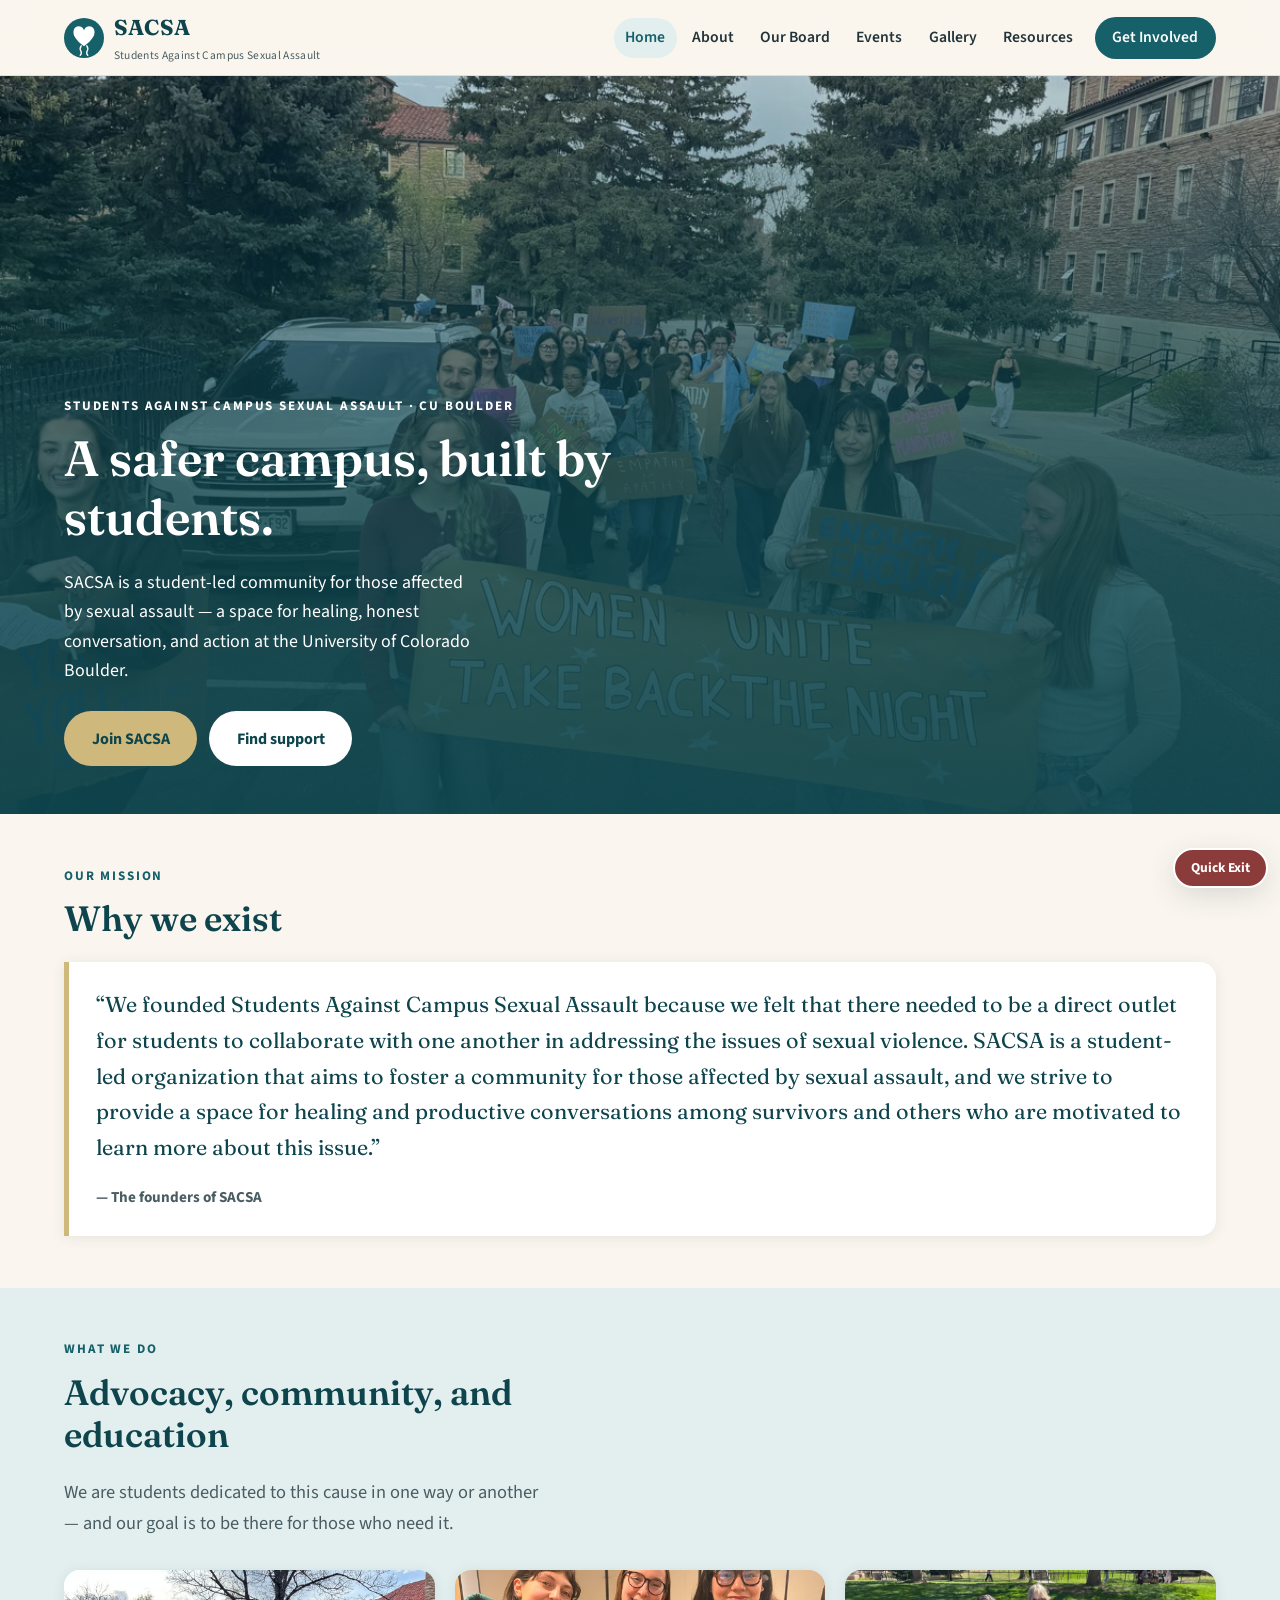
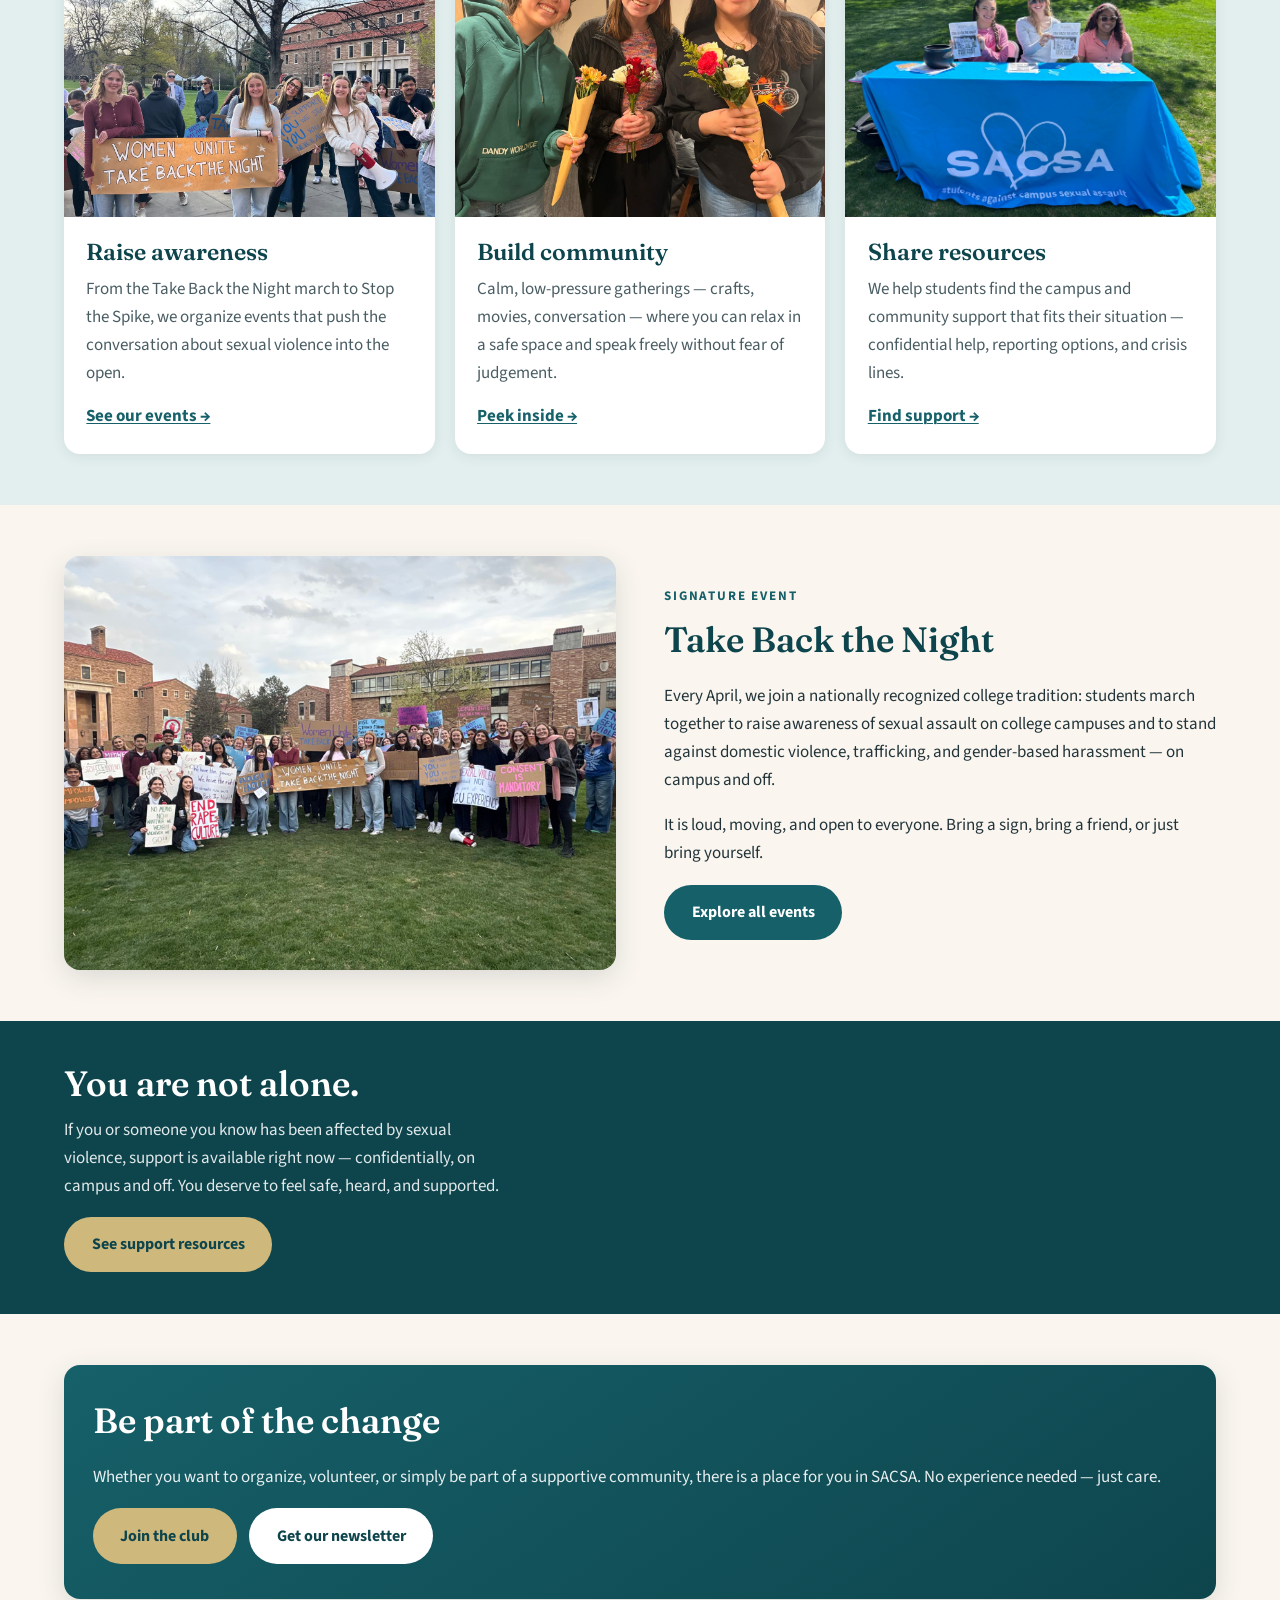
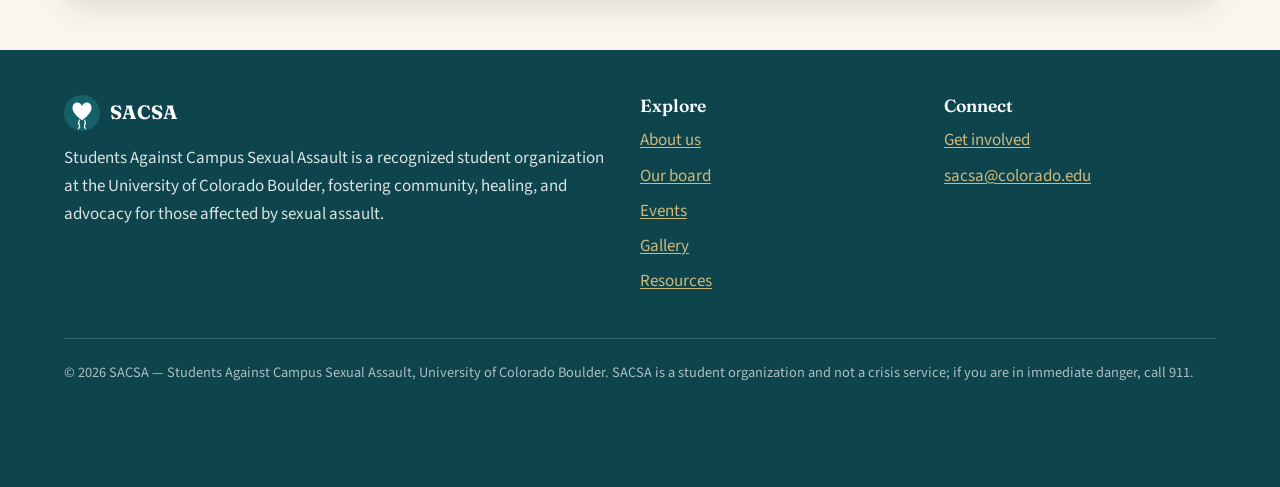
==== index.html @ f4dfec71 "Build the SACSA website Full static site for Students Against Campus Sexual Assault (CU Boulder): ho" ====
<!DOCTYPE html>
<html lang="en">
<head>
  <meta charset="utf-8">
  <meta name="viewport" content="width=device-width, initial-scale=1">
  <title>SACSA — Students Against Campus Sexual Assault | CU Boulder</title>
  <meta name="description" content="SACSA is a student-led organization at CU Boulder fostering community, healing, and advocacy for those affected by sexual assault. Join us.">
  <meta name="theme-color" content="#166069">
  <meta property="og:title" content="SACSA — Students Against Campus Sexual Assault">
  <meta property="og:description" content="A student-led community at CU Boulder working toward a campus free of sexual violence. You are not alone.">
  <meta property="og:type" content="website">
  <meta property="og:url" content="https://sacsa.github.io/">
  <meta property="og:image" content="https://sacsa.github.io/assets/images/tbtn/tbtn-12.jpg">
  <link rel="icon" type="image/svg+xml" href="assets/img/logo.svg">
  <link rel="preconnect" href="https://fonts.googleapis.com">
  <link rel="preconnect" href="https://fonts.gstatic.com" crossorigin>
  <link href="https://fonts.googleapis.com/css2?family=Fraunces:opsz,wght@9..144,600;9..144,700&family=Source+Sans+3:wght@400;600;700&display=swap" rel="stylesheet">
  <link rel="stylesheet" href="assets/css/style.css">
</head>
<body>
  <a class="skip-link" href="#main">Skip to main content</a>

  <header class="site-header">
    <div class="wrap nav-bar">
      <a class="brand" href="index.html">
        <img src="assets/img/logo.svg" alt="" width="40" height="40">
        <span>
          <span class="brand-name">SACSA</span>
          <span class="brand-sub">Students Against Campus Sexual Assault</span>
        </span>
      </a>
      <button class="nav-toggle" type="button" aria-expanded="false" aria-controls="site-nav">
        <span></span><span></span><span></span>
        <span class="visually-hidden">Menu</span>
      </button>
      <nav id="site-nav" class="site-nav" aria-label="Main navigation">
        <ul>
          <li><a href="index.html" aria-current="page">Home</a></li>
          <li><a href="about.html">About</a></li>
          <li><a href="board.html">Our Board</a></li>
          <li><a href="events.html">Events</a></li>
          <li><a href="gallery.html">Gallery</a></li>
          <li><a href="resources.html">Resources</a></li>
          <li class="nav-cta"><a href="get-involved.html">Get Involved</a></li>
        </ul>
      </nav>
    </div>
  </header>

  <main id="main">
    <section class="hero">
      <div class="hero-media">
        <img src="assets/images/tbtn/tbtn-12.jpg" alt="Students marching down a campus street at CU Boulder behind a hand-painted banner reading “Women Unite — Take Back the Night.”" fetchpriority="high">
      </div>
      <div class="wrap hero-inner">
        <span class="eyebrow">Students Against Campus Sexual Assault · CU Boulder</span>
        <h1>A safer campus, built by students.</h1>
        <p>SACSA is a student-led community for those affected by sexual assault — a space for healing, honest conversation, and action at the University of Colorado Boulder.</p>
        <div class="btn-row">
          <a class="btn btn-gold" href="get-involved.html">Join SACSA</a>
          <a class="btn btn-light" href="resources.html">Find support</a>
        </div>
      </div>
    </section>

    <section class="section">
      <div class="wrap">
        <span class="eyebrow">Our mission</span>
        <h2>Why we exist</h2>
        <blockquote class="mission-quote">
          <p>“We founded Students Against Campus Sexual Assault because we felt that there needed to be a direct outlet for students to collaborate with one another in addressing the issues of sexual violence. SACSA is a student-led organization that aims to foster a community for those affected by sexual assault, and we strive to provide a space for healing and productive conversations among survivors and others who are motivated to learn more about this issue.”</p>
          <cite>— The founders of SACSA</cite>
        </blockquote>
      </div>
    </section>

    <section class="section section-tint">
      <div class="wrap">
        <div class="section-head">
          <span class="eyebrow">What we do</span>
          <h2>Advocacy, community, and education</h2>
          <p class="lede">We are students dedicated to this cause in one way or another — and our goal is to be there for those who need it.</p>
        </div>
        <div class="card-grid card-grid-3">
          <article class="card">
            <img src="assets/images/tbtn/tbtn-04.jpg" alt="Marchers with a megaphone and a hand-painted “Take Back the Night” banner leading a crowd across campus." loading="lazy">
            <div class="card-body">
              <h3>Raise awareness</h3>
              <p>From the Take Back the Night march to Stop the Spike, we organize events that push the conversation about sexual violence into the open.</p>
              <a class="card-link" href="events.html">See our events →</a>
            </div>
          </article>
          <article class="card">
            <img src="assets/images/bouquet/bouquet-03.jpg" alt="Three smiling students holding hand-wrapped flower bouquets at a SACSA craft night." loading="lazy">
            <div class="card-body">
              <h3>Build community</h3>
              <p>Calm, low-pressure gatherings — crafts, movies, conversation — where you can relax in a safe space and speak freely without fear of judgement.</p>
              <a class="card-link" href="gallery.html">Peek inside →</a>
            </div>
          </article>
          <article class="card">
            <img src="assets/images/tabling/tabling-03.jpg" alt="Three SACSA members tabling outdoors on a sunny day behind a bright blue SACSA tablecloth." loading="lazy">
            <div class="card-body">
              <h3>Share resources</h3>
              <p>We help students find the campus and community support that fits their situation — confidential help, reporting options, and crisis lines.</p>
              <a class="card-link" href="resources.html">Find support →</a>
            </div>
          </article>
        </div>
      </div>
    </section>

    <section class="section">
      <div class="wrap split">
        <div class="split-media">
          <img src="assets/images/tbtn/tbtn-19.jpg" alt="A large group of students on a campus lawn holding hand-made signs at the end of the Take Back the Night march." loading="lazy">
        </div>
        <div>
          <span class="eyebrow">Signature event</span>
          <h2>Take Back the Night</h2>
          <p>Every April, we join a nationally recognized college tradition: students march together to raise awareness of sexual assault on college campuses and to stand against domestic violence, trafficking, and gender-based harassment — on campus and off.</p>
          <p>It is loud, moving, and open to everyone. Bring a sign, bring a friend, or just bring yourself.</p>
          <a class="btn btn-primary" href="events.html">Explore all events</a>
        </div>
      </div>
    </section>

    <section class="support-banner">
      <div class="wrap">
        <h2>You are not alone.</h2>
        <p>If you or someone you know has been affected by sexual violence, support is available right now — confidentially, on campus and off. You deserve to feel safe, heard, and supported.</p>
        <div class="btn-row">
          <a class="btn btn-gold" href="resources.html">See support resources</a>
        </div>
      </div>
    </section>

    <section class="section">
      <div class="wrap">
        <div class="cta-panel">
          <h2>Be part of the change</h2>
          <p>Whether you want to organize, volunteer, or simply be part of a supportive community, there is a place for you in SACSA. No experience needed — just care.</p>
          <div class="btn-row">
            <a class="btn btn-gold" href="https://docs.google.com/forms/d/e/1FAIpQLSf-P9y4XqZyF9D6gb-IqXvptG1yeSnzRhE7rgIoZQ4JN66p5w/viewform?usp=header" target="_blank" rel="noopener">Join the club</a>
            <a class="btn btn-light" href="https://docs.google.com/forms/d/e/1FAIpQLSdkVsMdj7MnFy4facTIuq62C4f8fyUFB1p0TTD66it3BiXyvw/viewform?usp=publish-editor" target="_blank" rel="noopener">Get our newsletter</a>
          </div>
        </div>
      </div>
    </section>
  </main>

  <footer class="site-footer">
    <div class="wrap footer-grid">
      <div>
        <div class="footer-brand">
          <img src="assets/img/logo.svg" alt="">
          <span>SACSA</span>
        </div>
        <p>Students Against Campus Sexual Assault is a recognized student organization at the University of Colorado Boulder, fostering community, healing, and advocacy for those affected by sexual assault.</p>
      </div>
      <div>
        <h3>Explore</h3>
        <ul>
          <li><a href="about.html">About us</a></li>
          <li><a href="board.html">Our board</a></li>
          <li><a href="events.html">Events</a></li>
          <li><a href="gallery.html">Gallery</a></li>
          <li><a href="resources.html">Resources</a></li>
        </ul>
      </div>
      <div>
        <h3>Connect</h3>
        <ul>
          <li><a href="get-involved.html">Get involved</a></li>
          <li><a href="mailto:sacsa@colorado.edu">sacsa@colorado.edu</a></li>
        </ul>
      </div>
    </div>
    <div class="wrap footer-bottom">
      <p>© <span id="year">2026</span> SACSA — Students Against Campus Sexual Assault, University of Colorado Boulder. SACSA is a student organization and not a crisis service; if you are in immediate danger, call 911.</p>
    </div>
  </footer>

  <button class="quick-exit" type="button" aria-label="Quick exit — leave this site immediately">Quick Exit</button>
  <script src="assets/js/main.js"></script>
</body>
</html>
---- assets/css/style.css ----
/* ==========================================================================
   SACSA — Students Against Campus Sexual Assault (CU Boulder)
   Mobile-first stylesheet
   ========================================================================== */

:root {
  --cream: #faf6ef;
  --white: #ffffff;
  --ink: #22343a;
  --ink-soft: #4a5d63;
  --teal: #166069;
  --teal-dark: #0e454d;
  --teal-tint: #e3efef;
  --sky: #58aecb;
  --sky-tint: #eaf4f8;
  --gold: #cfb87c;
  --gold-tint: #f5eeda;
  --danger: #8c3b3b;

  --font-display: "Fraunces", Georgia, "Times New Roman", serif;
  --font-body: "Source Sans 3", "Segoe UI", Roboto, Helvetica, Arial, sans-serif;

  --radius: 16px;
  --radius-sm: 10px;
  --shadow: 0 2px 14px rgba(34, 52, 58, 0.09);
  --shadow-lift: 0 8px 28px rgba(34, 52, 58, 0.14);
  --wrap: 72rem;
}

*,
*::before,
*::after {
  box-sizing: border-box;
}

html {
  scroll-behavior: smooth;
}

body {
  margin: 0;
  font-family: var(--font-body);
  font-size: 1.0625rem;
  line-height: 1.65;
  color: var(--ink);
  background: var(--cream);
  -webkit-font-smoothing: antialiased;
}

img {
  max-width: 100%;
  height: auto;
  display: block;
}

h1, h2, h3, h4 {
  font-family: var(--font-display);
  font-weight: 600;
  line-height: 1.2;
  color: var(--teal-dark);
  margin: 0 0 0.6em;
}

h1 { font-size: clamp(2rem, 6vw, 3.1rem); }
h2 { font-size: clamp(1.55rem, 4.5vw, 2.2rem); }
h3 { font-size: clamp(1.2rem, 3.5vw, 1.45rem); }

p { margin: 0 0 1em; }

a {
  color: var(--teal);
  text-decoration-thickness: 1px;
  text-underline-offset: 2px;
}

a:hover { color: var(--teal-dark); }

.wrap {
  width: min(var(--wrap), 100% - 2.5rem);
  margin-inline: auto;
}

.visually-hidden {
  position: absolute;
  width: 1px;
  height: 1px;
  margin: -1px;
  padding: 0;
  overflow: hidden;
  clip: rect(0 0 0 0);
  white-space: nowrap;
  border: 0;
}

.skip-link {
  position: absolute;
  left: -999px;
  top: 0;
  background: var(--teal-dark);
  color: #fff;
  padding: 0.6rem 1rem;
  z-index: 200;
  border-radius: 0 0 var(--radius-sm) 0;
}

.skip-link:focus { left: 0; }

/* --------------------------------------------------------------------------
   Quick exit
   -------------------------------------------------------------------------- */

.quick-exit {
  position: fixed;
  right: 0.75rem;
  bottom: 0.75rem;
  z-index: 150;
  background: var(--danger);
  color: #fff;
  border: 2px solid #fff;
  border-radius: 999px;
  font: 700 0.85rem/1 var(--font-body);
  padding: 0.7rem 1rem;
  cursor: pointer;
  box-shadow: var(--shadow-lift);
}

.quick-exit:hover,
.quick-exit:focus { background: #6f2e2e; }

/* --------------------------------------------------------------------------
   Header / navigation
   -------------------------------------------------------------------------- */

.site-header {
  position: sticky;
  top: 0;
  z-index: 100;
  background: rgba(250, 246, 239, 0.94);
  -webkit-backdrop-filter: blur(8px);
  backdrop-filter: blur(8px);
  border-bottom: 1px solid rgba(22, 96, 105, 0.14);
}

.nav-bar {
  display: flex;
  align-items: center;
  justify-content: space-between;
  gap: 1rem;
  padding: 0.65rem 0;
}

.brand {
  display: flex;
  align-items: center;
  gap: 0.6rem;
  text-decoration: none;
  color: var(--teal-dark);
}

.brand img { width: 40px; height: 40px; }

.brand-name {
  font-family: var(--font-display);
  font-weight: 700;
  font-size: 1.35rem;
  letter-spacing: 0.02em;
}

.brand-sub {
  display: none;
  font-size: 0.72rem;
  color: var(--ink-soft);
  letter-spacing: 0.03em;
}

.nav-toggle {
  display: inline-flex;
  flex-direction: column;
  justify-content: center;
  gap: 5px;
  width: 44px;
  height: 44px;
  padding: 10px;
  background: none;
  border: 1px solid rgba(22, 96, 105, 0.25);
  border-radius: var(--radius-sm);
  cursor: pointer;
}

.nav-toggle span {
  display: block;
  height: 2px;
  background: var(--teal-dark);
  border-radius: 2px;
  transition: transform 0.2s ease, opacity 0.2s ease;
}

.nav-toggle[aria-expanded="true"] span:nth-child(1) { transform: translateY(7px) rotate(45deg); }
.nav-toggle[aria-expanded="true"] span:nth-child(2) { opacity: 0; }
.nav-toggle[aria-expanded="true"] span:nth-child(3) { transform: translateY(-7px) rotate(-45deg); }

.site-nav {
  display: none;
  position: absolute;
  top: 100%;
  left: 0;
  right: 0;
  background: var(--cream);
  border-bottom: 1px solid rgba(22, 96, 105, 0.14);
  box-shadow: var(--shadow);
  /* short viewports (landscape phones): keep the whole menu reachable */
  max-height: calc(100vh - 4.5rem);
  max-height: calc(100dvh - 4.5rem);
  overflow-y: auto;
}

.site-nav.open { display: block; }

.site-nav ul {
  list-style: none;
  margin: 0;
  padding: 0.5rem 1.25rem 1rem;
}

.site-nav a {
  display: block;
  padding: 0.7rem 0.4rem;
  font-weight: 600;
  text-decoration: none;
  color: var(--ink);
  border-bottom: 1px solid rgba(22, 96, 105, 0.08);
}

.site-nav a:hover { color: var(--teal); }

.site-nav a[aria-current="page"] {
  color: var(--teal);
}

.site-nav .nav-cta a {
  margin-top: 0.6rem;
  background: var(--teal);
  color: #fff;
  text-align: center;
  border-radius: 999px;
  border-bottom: none;
  padding: 0.7rem 1.2rem;
}

.site-nav .nav-cta a:hover { background: var(--teal-dark); }

@media (min-width: 56em) {
  .nav-toggle { display: none; }

  .brand-sub { display: block; }

  .site-nav {
    display: block;
    position: static;
    background: none;
    border: none;
    box-shadow: none;
    max-height: none;
    overflow: visible;
  }

  .site-nav ul {
    display: flex;
    align-items: center;
    gap: 0.25rem;
    padding: 0;
  }

  .site-nav a {
    border-bottom: none;
    padding: 0.45rem 0.7rem;
    border-radius: 999px;
    font-size: 0.98rem;
  }

  .site-nav a[aria-current="page"] {
    background: var(--teal-tint);
  }

  .site-nav .nav-cta a {
    margin: 0 0 0 0.4rem;
    padding: 0.5rem 1.1rem;
  }
}

/* --------------------------------------------------------------------------
   Buttons
   -------------------------------------------------------------------------- */

.btn {
  display: inline-block;
  font-family: var(--font-body);
  font-weight: 700;
  font-size: 1rem;
  text-decoration: none;
  text-align: center;
  border-radius: 999px;
  padding: 0.78rem 1.6rem;
  border: 2px solid transparent;
  cursor: pointer;
  transition: background 0.15s ease, color 0.15s ease, border-color 0.15s ease;
}

.btn-primary {
  background: var(--teal);
  color: #fff;
}

.btn-primary:hover { background: var(--teal-dark); color: #fff; }

.btn-gold {
  background: var(--gold);
  color: var(--teal-dark);
}

.btn-gold:hover { background: #c0a75f; }

.btn-outline {
  background: transparent;
  color: var(--teal);
  border-color: var(--teal);
}

.btn-outline:hover { background: var(--teal-tint); }

.btn-light {
  background: #fff;
  color: var(--teal-dark);
}

.btn-light:hover { background: var(--gold-tint); }

.btn-row {
  display: flex;
  flex-wrap: wrap;
  gap: 0.75rem;
}

/* --------------------------------------------------------------------------
   Hero
   -------------------------------------------------------------------------- */

.hero {
  position: relative;
  display: grid;
  min-height: 82vh;
  min-height: 82svh;
  align-items: end;
  isolation: isolate;
  color: #fff;
}

.hero-media,
.hero-media img {
  position: absolute;
  inset: 0;
  width: 100%;
  height: 100%;
  object-fit: cover;
  z-index: -2;
}

.hero::after {
  content: "";
  position: absolute;
  inset: 0;
  z-index: -1;
  background: linear-gradient(
    to top,
    rgba(14, 69, 77, 0.94) 0%,
    rgba(14, 69, 77, 0.78) 45%,
    rgba(14, 69, 77, 0.22) 100%
  );
}

.hero-inner {
  padding: 4.5rem 0 3rem;
}

.hero h1 {
  color: #fff;
  max-width: 17ch;
  margin-bottom: 0.4em;
}

.hero p {
  max-width: 46ch;
  font-size: 1.12rem;
  margin-bottom: 1.4em;
}

.hero .eyebrow { color: #fff; }

/* --------------------------------------------------------------------------
   Sections
   -------------------------------------------------------------------------- */

.section { padding: 3.2rem 0; }

.section-tint { background: var(--teal-tint); }
.section-sky { background: var(--sky-tint); }
.section-gold { background: var(--gold-tint); }

.eyebrow {
  display: block;
  font-weight: 700;
  font-size: 0.82rem;
  text-transform: uppercase;
  letter-spacing: 0.14em;
  color: var(--teal);
  margin-bottom: 0.7rem;
}

.section-head { max-width: 60ch; margin-bottom: 2rem; }

.lede { font-size: 1.15rem; color: var(--ink-soft); }

/* Cards */

.card-grid {
  display: grid;
  gap: 1.25rem;
}

@media (min-width: 40em) {
  .card-grid-2 { grid-template-columns: repeat(2, 1fr); }
  .card-grid-3 { grid-template-columns: repeat(2, 1fr); }
}

@media (min-width: 62em) {
  .card-grid-3 { grid-template-columns: repeat(3, 1fr); }
}

.card {
  background: var(--white);
  border-radius: var(--radius);
  box-shadow: var(--shadow);
  overflow: hidden;
  display: flex;
  flex-direction: column;
}

.card img {
  width: 100%;
  aspect-ratio: 3 / 2;
  object-fit: cover;
}

.card-body { padding: 1.3rem 1.4rem 1.5rem; }

.card-body h3 { margin-bottom: 0.4em; }

.card-body p { color: var(--ink-soft); margin-bottom: 0; }

.card-body .card-link {
  display: inline-block;
  margin-top: 0.9rem;
  font-weight: 700;
}

/* Quote block */

.mission-quote {
  border-left: 5px solid var(--gold);
  background: var(--white);
  border-radius: 0 var(--radius) var(--radius) 0;
  box-shadow: var(--shadow);
  padding: 1.6rem 1.7rem;
  margin: 0;
}

.mission-quote p {
  font-family: var(--font-display);
  font-size: clamp(1.12rem, 2.6vw, 1.35rem);
  color: var(--teal-dark);
  margin-bottom: 0.8em;
}

.mission-quote cite {
  font-style: normal;
  font-weight: 700;
  color: var(--ink-soft);
  font-size: 0.95rem;
}

/* Split layout */

.split {
  display: grid;
  gap: 1.8rem;
  align-items: center;
}

@media (min-width: 56em) {
  .split { grid-template-columns: 1fr 1fr; gap: 3rem; }
  .split.reverse > .split-media { order: 2; }
}

.split-media img {
  border-radius: var(--radius);
  box-shadow: var(--shadow-lift);
  width: 100%;
  aspect-ratio: 4 / 3;
  object-fit: cover;
}

/* Stat / value chips */

.value-list {
  list-style: none;
  margin: 0;
  padding: 0;
  display: grid;
  gap: 0.9rem;
}

.value-list li {
  background: var(--white);
  border-radius: var(--radius-sm);
  box-shadow: var(--shadow);
  padding: 1rem 1.2rem;
}

.value-list strong { color: var(--teal-dark); }

/* Support banner */

.support-banner {
  background: var(--teal-dark);
  color: #fff;
  padding: 2.6rem 0;
}

.support-banner h2 { color: #fff; margin-bottom: 0.3em; }

.support-banner p {
  color: rgba(255, 255, 255, 0.88);
  max-width: 56ch;
}

.support-banner a:not(.btn) { color: var(--gold); }

/* --------------------------------------------------------------------------
   Board
   -------------------------------------------------------------------------- */

.board-grid {
  display: grid;
  gap: 1.25rem;
}

@media (min-width: 44em) { .board-grid { grid-template-columns: repeat(2, 1fr); } }

.board-card {
  background: var(--white);
  border-radius: var(--radius);
  box-shadow: var(--shadow);
  padding: 1.5rem 1.5rem 1.6rem;
}

.board-card header {
  display: flex;
  align-items: center;
  gap: 1rem;
  margin-bottom: 0.9rem;
}

.avatar {
  flex: none;
  width: 58px;
  height: 58px;
  border-radius: 50%;
  display: grid;
  place-items: center;
  font-family: var(--font-display);
  font-weight: 700;
  font-size: 1.25rem;
  color: var(--teal-dark);
  background: var(--gold-tint);
  border: 2px solid var(--gold);
}

.board-card:nth-child(even) .avatar {
  background: var(--sky-tint);
  border-color: var(--sky);
}

.board-card h3 { margin-bottom: 0.1em; }

.role {
  display: block;
  font-weight: 700;
  font-size: 0.85rem;
  text-transform: uppercase;
  letter-spacing: 0.1em;
  color: var(--teal);
}

.board-card p { color: var(--ink-soft); margin-bottom: 0; }

.major {
  display: block;
  font-size: 0.95rem;
  font-weight: 600;
  color: var(--ink);
  margin-bottom: 0.5rem;
}

/* --------------------------------------------------------------------------
   Events
   -------------------------------------------------------------------------- */

.event {
  display: grid;
  gap: 1.6rem;
  padding: 2.4rem 0;
  border-bottom: 1px solid rgba(22, 96, 105, 0.14);
}

.event:last-of-type { border-bottom: none; }

@media (min-width: 56em) {
  .event { grid-template-columns: 5fr 6fr; gap: 3rem; align-items: center; }
  .event.reverse > .event-media { order: 2; }
}

.event-media img {
  border-radius: var(--radius);
  box-shadow: var(--shadow-lift);
  width: 100%;
  aspect-ratio: 4 / 3;
  object-fit: cover;
}

.event-tag {
  display: inline-block;
  background: var(--gold-tint);
  color: var(--teal-dark);
  border: 1px solid var(--gold);
  font-size: 0.8rem;
  font-weight: 700;
  letter-spacing: 0.08em;
  text-transform: uppercase;
  border-radius: 999px;
  padding: 0.25rem 0.85rem;
  margin-bottom: 0.8rem;
}

.event-placeholder {
  border-radius: var(--radius);
  box-shadow: var(--shadow-lift);
  aspect-ratio: 4 / 3;
  display: grid;
  place-items: center;
  text-align: center;
  padding: 2rem;
  background: linear-gradient(145deg, var(--teal) 0%, var(--teal-dark) 100%);
  color: #fff;
}

.event-placeholder .big {
  font-family: var(--font-display);
  font-size: 2rem;
  font-weight: 700;
  display: block;
}

/* --------------------------------------------------------------------------
   Gallery
   -------------------------------------------------------------------------- */

.filter-bar {
  display: flex;
  flex-wrap: wrap;
  gap: 0.5rem;
  margin-bottom: 1.6rem;
}

.filter-btn {
  background: var(--white);
  border: 1.5px solid rgba(22, 96, 105, 0.3);
  color: var(--ink);
  font: 600 0.95rem var(--font-body);
  border-radius: 999px;
  padding: 0.45rem 1.1rem;
  cursor: pointer;
}

.filter-btn[aria-pressed="true"] {
  background: var(--teal);
  border-color: var(--teal);
  color: #fff;
}

.gallery-grid {
  display: grid;
  grid-template-columns: repeat(2, 1fr);
  gap: 0.7rem;
}

@media (min-width: 44em) { .gallery-grid { grid-template-columns: repeat(3, 1fr); gap: 1rem; } }
@media (min-width: 62em) { .gallery-grid { grid-template-columns: repeat(4, 1fr); } }

.gallery-item {
  margin: 0;
  padding: 0;
  border: 0;
  background: none;
  border-radius: var(--radius-sm);
  overflow: hidden;
  cursor: zoom-in;
  box-shadow: var(--shadow);
}

.gallery-item img {
  width: 100%;
  aspect-ratio: 1 / 1;
  object-fit: cover;
  transition: transform 0.25s ease;
}

.gallery-item:hover img,
.gallery-item:focus-visible img { transform: scale(1.04); }

.gallery-item[hidden] { display: none; }

/* Lightbox */

.lightbox {
  border: none;
  border-radius: var(--radius);
  padding: 0;
  background: var(--teal-dark);
  max-width: min(94vw, 62rem);
  box-shadow: var(--shadow-lift);
}

.lightbox::backdrop { background: rgba(14, 30, 33, 0.85); }

.lightbox img {
  max-width: 100%;
  max-height: 78vh;
  width: auto;
  height: auto;
  margin-inline: auto;
  border-radius: var(--radius) var(--radius) 0 0;
}

.lightbox-bar {
  display: flex;
  align-items: center;
  justify-content: space-between;
  gap: 1rem;
  color: #fff;
  padding: 0.7rem 1rem;
}

.lightbox-bar p { margin: 0; font-size: 0.95rem; }

.lightbox-close {
  background: rgba(255, 255, 255, 0.14);
  color: #fff;
  border: none;
  border-radius: 999px;
  font: 700 0.9rem var(--font-body);
  padding: 0.5rem 1rem;
  cursor: pointer;
}

.lightbox-close:hover { background: rgba(255, 255, 255, 0.28); }

/* --------------------------------------------------------------------------
   Resources
   -------------------------------------------------------------------------- */

.notice {
  background: var(--gold-tint);
  border: 1px solid var(--gold);
  border-radius: var(--radius);
  padding: 1.2rem 1.4rem;
  margin-bottom: 2rem;
}

.notice p { margin: 0; }

.resource-list {
  list-style: none;
  margin: 0;
  padding: 0;
  display: grid;
  gap: 1rem;
}

@media (min-width: 56em) { .resource-list { grid-template-columns: repeat(2, 1fr); } }

.resource {
  background: var(--white);
  border-radius: var(--radius);
  box-shadow: var(--shadow);
  padding: 1.4rem 1.5rem;
}

.resource h3 { margin-bottom: 0.2em; }

.resource .tagline {
  display: block;
  font-size: 0.85rem;
  font-weight: 700;
  text-transform: uppercase;
  letter-spacing: 0.08em;
  color: var(--teal);
  margin-bottom: 0.6rem;
}

.resource p { color: var(--ink-soft); margin-bottom: 0.6em; }

.resource p:last-child { margin-bottom: 0; }

.phone {
  font-weight: 700;
  font-size: 1.05rem;
}

/* --------------------------------------------------------------------------
   Forms
   -------------------------------------------------------------------------- */

.form-card {
  background: var(--white);
  border-radius: var(--radius);
  box-shadow: var(--shadow);
  padding: 1.8rem 1.6rem;
}

.form-grid { display: grid; gap: 1.1rem; }

@media (min-width: 40em) {
  .form-grid-2 { grid-template-columns: 1fr 1fr; }
  .form-grid-2 .form-field-full { grid-column: 1 / -1; }
}

.form-field label {
  display: block;
  font-weight: 700;
  font-size: 0.95rem;
  margin-bottom: 0.35rem;
}

.form-field input,
.form-field textarea {
  width: 100%;
  font: 1rem var(--font-body);
  color: var(--ink);
  background: var(--cream);
  border: 1.5px solid rgba(22, 96, 105, 0.3);
  border-radius: var(--radius-sm);
  padding: 0.7rem 0.9rem;
}

.form-field input:focus,
.form-field textarea:focus {
  outline: 2px solid var(--teal);
  outline-offset: 1px;
  border-color: var(--teal);
}

.form-note { font-size: 0.9rem; color: var(--ink-soft); }

/* CTA panel */

.cta-panel {
  background: linear-gradient(145deg, var(--teal) 0%, var(--teal-dark) 100%);
  border-radius: var(--radius);
  color: #fff;
  padding: 2.2rem 1.8rem;
  box-shadow: var(--shadow-lift);
}

.cta-panel h2, .cta-panel h3 { color: #fff; }

.cta-panel p { color: rgba(255, 255, 255, 0.9); }

/* --------------------------------------------------------------------------
   Footer
   -------------------------------------------------------------------------- */

.site-footer {
  background: var(--teal-dark);
  color: rgba(255, 255, 255, 0.85);
  padding: 2.8rem 0 5.5rem;
  margin-top: auto;
}

.footer-grid {
  display: grid;
  gap: 2rem;
}

@media (min-width: 56em) { .footer-grid { grid-template-columns: 2fr 1fr 1fr; } }

.site-footer h3 {
  color: #fff;
  font-size: 1.1rem;
}

.site-footer a { color: var(--gold); }

.site-footer ul {
  list-style: none;
  margin: 0;
  padding: 0;
}

.site-footer li { margin-bottom: 0.45rem; }

.footer-brand {
  display: flex;
  align-items: center;
  gap: 0.6rem;
  margin-bottom: 0.8rem;
}

.footer-brand img { width: 36px; height: 36px; }

.footer-brand span {
  font-family: var(--font-display);
  font-weight: 700;
  font-size: 1.2rem;
  color: #fff;
}

.footer-bottom {
  border-top: 1px solid rgba(255, 255, 255, 0.18);
  margin-top: 2.2rem;
  padding-top: 1.4rem;
  font-size: 0.9rem;
  color: rgba(255, 255, 255, 0.65);
}

/* --------------------------------------------------------------------------
   Page hero (interior pages)
   -------------------------------------------------------------------------- */

.page-hero {
  background: linear-gradient(145deg, var(--teal) 0%, var(--teal-dark) 100%);
  color: #fff;
  padding: 3.4rem 0 2.8rem;
}

.page-hero h1 { color: #fff; margin-bottom: 0.25em; }

.page-hero p {
  color: rgba(255, 255, 255, 0.88);
  max-width: 58ch;
  margin: 0;
  font-size: 1.1rem;
}

.page-hero .eyebrow { color: var(--gold-tint); }

/* Print: keep text readable when backgrounds are stripped, drop screen-only UI.
   The resources page (crisis numbers) is a realistic print target. */

@media print {
  .quick-exit,
  .nav-toggle,
  .skip-link,
  .site-nav,
  .lightbox {
    display: none !important;
  }

  .hero,
  .page-hero,
  .support-banner,
  .cta-panel,
  .site-footer {
    background: none !important;
    color: #000 !important;
  }

  .hero::after { display: none; }

  .hero h1,
  .hero p,
  .page-hero h1,
  .page-hero p,
  .page-hero .eyebrow,
  .hero .eyebrow,
  .support-banner h2,
  .support-banner p,
  .cta-panel h2,
  .cta-panel h3,
  .cta-panel p,
  .site-footer h3,
  .site-footer p,
  .site-footer a {
    color: #000 !important;
  }
}

/* Motion preferences */

@media (prefers-reduced-motion: reduce) {
  html { scroll-behavior: auto; }
  *,
  *::before,
  *::after {
    transition-duration: 0.01ms !important;
    animation-duration: 0.01ms !important;
  }
}
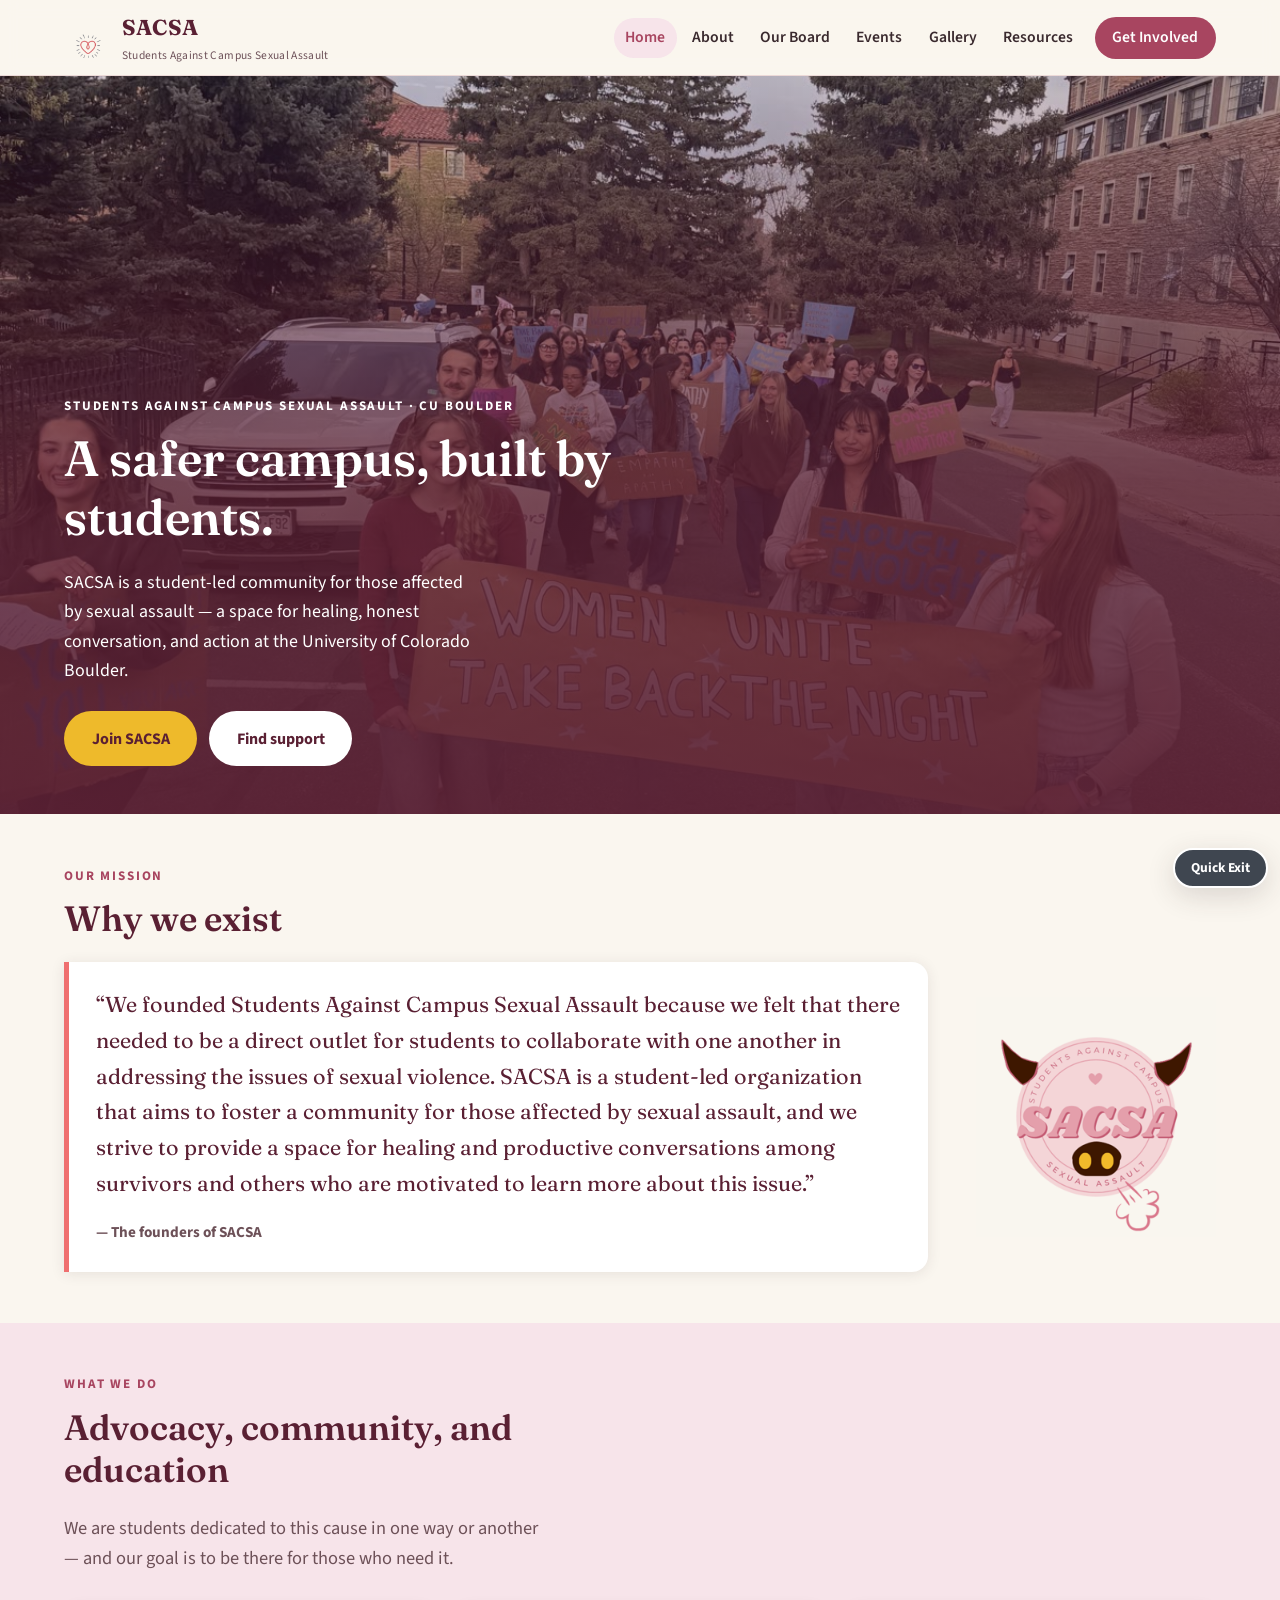
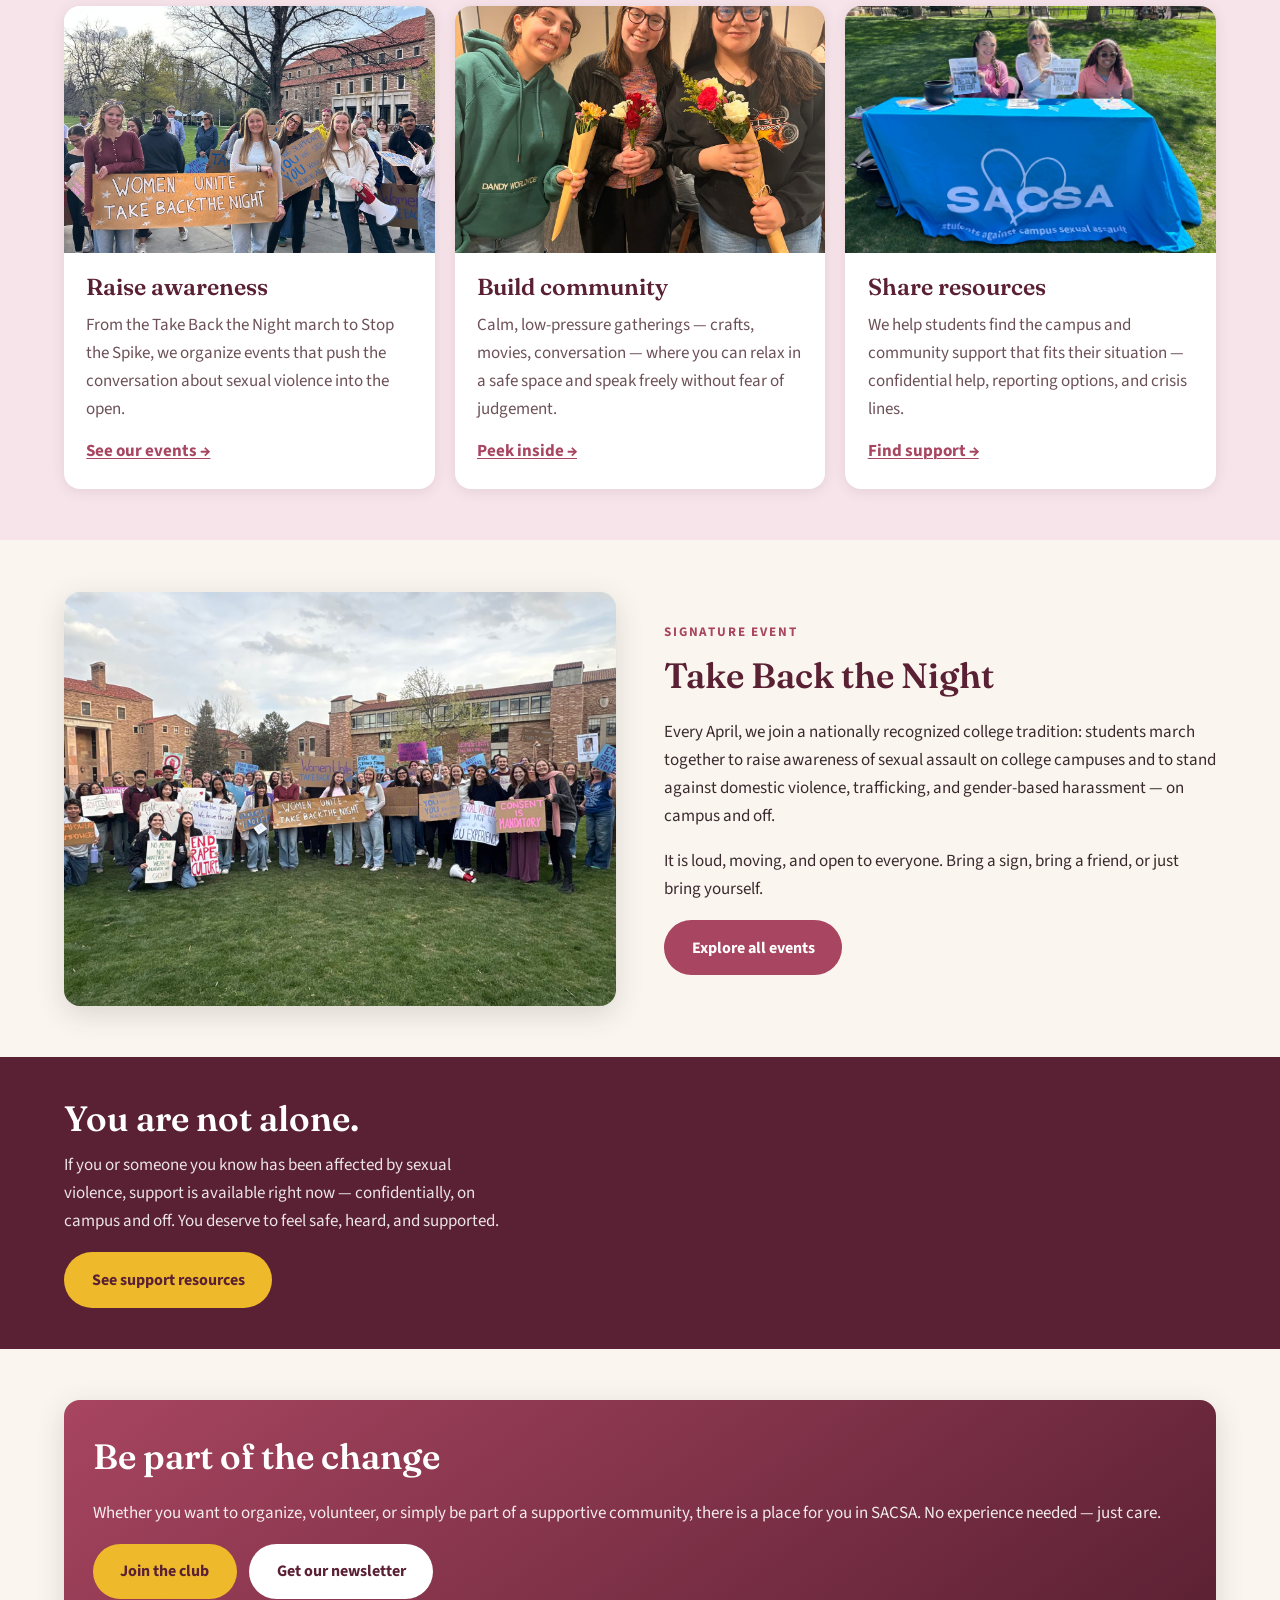
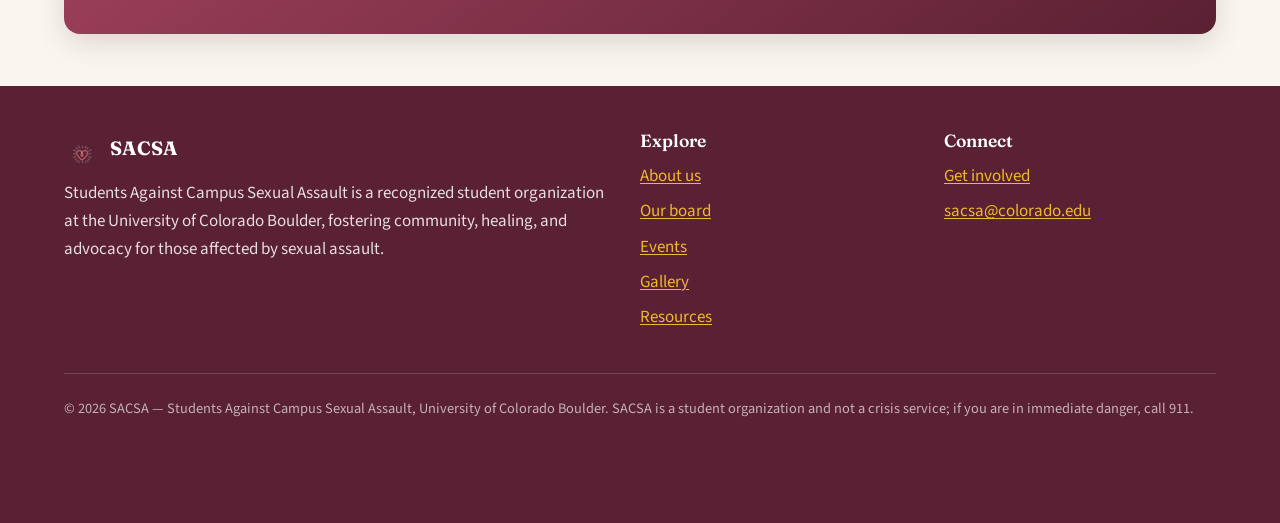
==== commit e59b06a9: "Rebrand to the real SACSA logos and add board headshots The two logos embedded in the content brief " ====
--- a/index.html
+++ b/index.html
@@ -5,13 +5,13 @@
   <meta name="viewport" content="width=device-width, initial-scale=1">
   <title>SACSA — Students Against Campus Sexual Assault | CU Boulder</title>
   <meta name="description" content="SACSA is a student-led organization at CU Boulder fostering community, healing, and advocacy for those affected by sexual assault. Join us.">
-  <meta name="theme-color" content="#166069">
+  <meta name="theme-color" content="#a84560">
   <meta property="og:title" content="SACSA — Students Against Campus Sexual Assault">
   <meta property="og:description" content="A student-led community at CU Boulder working toward a campus free of sexual violence. You are not alone.">
   <meta property="og:type" content="website">
-  <meta property="og:url" content="https://sacsa.github.io/">
-  <meta property="og:image" content="https://sacsa.github.io/assets/images/tbtn/tbtn-12.jpg">
-  <link rel="icon" type="image/svg+xml" href="assets/img/logo.svg">
+  <meta property="og:url" content="https://brsrikrishna.github.io/sacsa.github.io/">
+  <meta property="og:image" content="https://brsrikrishna.github.io/sacsa.github.io/assets/images/tbtn/tbtn-12.jpg">
+  <link rel="icon" type="image/png" href="assets/img/sacsa-heart.png">
   <link rel="preconnect" href="https://fonts.googleapis.com">
   <link rel="preconnect" href="https://fonts.gstatic.com" crossorigin>
   <link href="https://fonts.googleapis.com/css2?family=Fraunces:opsz,wght@9..144,600;9..144,700&family=Source+Sans+3:wght@400;600;700&display=swap" rel="stylesheet">
@@ -23,7 +23,7 @@
   <header class="site-header">
     <div class="wrap nav-bar">
       <a class="brand" href="index.html">
-        <img src="assets/img/logo.svg" alt="" width="40" height="40">
+        <img src="assets/img/sacsa-heart.png" alt="" width="48" height="48">
         <span>
           <span class="brand-name">SACSA</span>
           <span class="brand-sub">Students Against Campus Sexual Assault</span>
@@ -67,10 +67,13 @@
       <div class="wrap">
         <span class="eyebrow">Our mission</span>
         <h2>Why we exist</h2>
-        <blockquote class="mission-quote">
-          <p>“We founded Students Against Campus Sexual Assault because we felt that there needed to be a direct outlet for students to collaborate with one another in addressing the issues of sexual violence. SACSA is a student-led organization that aims to foster a community for those affected by sexual assault, and we strive to provide a space for healing and productive conversations among survivors and others who are motivated to learn more about this issue.”</p>
-          <cite>— The founders of SACSA</cite>
-        </blockquote>
+        <div class="mission-grid">
+          <blockquote class="mission-quote">
+            <p>“We founded Students Against Campus Sexual Assault because we felt that there needed to be a direct outlet for students to collaborate with one another in addressing the issues of sexual violence. SACSA is a student-led organization that aims to foster a community for those affected by sexual assault, and we strive to provide a space for healing and productive conversations among survivors and others who are motivated to learn more about this issue.”</p>
+            <cite>— The founders of SACSA</cite>
+          </blockquote>
+          <img class="mission-badge" src="assets/img/sacsa-badge.png" alt="SACSA badge logo: a pink buffalo-themed emblem reading “Students Against Campus Sexual Assault.”" loading="lazy">
+        </div>
       </div>
     </section>
 
@@ -153,7 +156,7 @@
     <div class="wrap footer-grid">
       <div>
         <div class="footer-brand">
-          <img src="assets/img/logo.svg" alt="">
+          <img src="assets/img/sacsa-heart.png" alt="">
           <span>SACSA</span>
         </div>
         <p>Students Against Campus Sexual Assault is a recognized student organization at the University of Colorado Boulder, fostering community, healing, and advocacy for those affected by sexual assault.</p>
--- a/assets/css/style.css
+++ b/assets/css/style.css
@@ -4,26 +4,31 @@
    ========================================================================== */
 
 :root {
+  /* Palette drawn from the two SACSA logos:
+     coral sunburst heart (#f89494/#ef6f6f) and the pink buffalo badge
+     (#f1d5db circle, #e19fae/#c15b75 lettering, #3d1700 horns, #eeba2b nostrils).
+     Interactive tones are darkened for WCAG AA on cream/white. */
   --cream: #faf6ef;
   --white: #ffffff;
-  --ink: #22343a;
-  --ink-soft: #4a5d63;
-  --teal: #166069;
-  --teal-dark: #0e454d;
-  --teal-tint: #e3efef;
-  --sky: #58aecb;
-  --sky-tint: #eaf4f8;
-  --gold: #cfb87c;
-  --gold-tint: #f5eeda;
-  --danger: #8c3b3b;
+  --ink: #3a2a2e;
+  --ink-soft: #6d5158;
+  --rose: #a84560;
+  --berry: #5a2033;
+  --rose-tint: #f7e4ea;
+  --pink: #e19fae;
+  --pink-tint: #fbeff2;
+  --coral: #ef6f6f;
+  --gold: #eeba2b;
+  --gold-tint: #fbeed3;
+  --exit: #3f4650;
 
   --font-display: "Fraunces", Georgia, "Times New Roman", serif;
   --font-body: "Source Sans 3", "Segoe UI", Roboto, Helvetica, Arial, sans-serif;
 
   --radius: 16px;
   --radius-sm: 10px;
-  --shadow: 0 2px 14px rgba(34, 52, 58, 0.09);
-  --shadow-lift: 0 8px 28px rgba(34, 52, 58, 0.14);
+  --shadow: 0 2px 14px rgba(58, 42, 46, 0.1);
+  --shadow-lift: 0 8px 28px rgba(58, 42, 46, 0.16);
   --wrap: 72rem;
 }
 
@@ -57,7 +62,7 @@
   font-family: var(--font-display);
   font-weight: 600;
   line-height: 1.2;
-  color: var(--teal-dark);
+  color: var(--berry);
   margin: 0 0 0.6em;
 }
 
@@ -68,12 +73,12 @@
 p { margin: 0 0 1em; }
 
 a {
-  color: var(--teal);
+  color: var(--rose);
   text-decoration-thickness: 1px;
   text-underline-offset: 2px;
 }
 
-a:hover { color: var(--teal-dark); }
+a:hover { color: var(--berry); }
 
 .wrap {
   width: min(var(--wrap), 100% - 2.5rem);
@@ -96,7 +101,7 @@
   position: absolute;
   left: -999px;
   top: 0;
-  background: var(--teal-dark);
+  background: var(--berry);
   color: #fff;
   padding: 0.6rem 1rem;
   z-index: 200;
@@ -114,7 +119,7 @@
   right: 0.75rem;
   bottom: 0.75rem;
   z-index: 150;
-  background: var(--danger);
+  background: var(--exit);
   color: #fff;
   border: 2px solid #fff;
   border-radius: 999px;
@@ -125,7 +130,7 @@
 }
 
 .quick-exit:hover,
-.quick-exit:focus { background: #6f2e2e; }
+.quick-exit:focus { background: #2b3138; }
 
 /* --------------------------------------------------------------------------
    Header / navigation
@@ -138,7 +143,7 @@
   background: rgba(250, 246, 239, 0.94);
   -webkit-backdrop-filter: blur(8px);
   backdrop-filter: blur(8px);
-  border-bottom: 1px solid rgba(22, 96, 105, 0.14);
+  border-bottom: 1px solid rgba(168, 69, 96, 0.16);
 }
 
 .nav-bar {
@@ -154,10 +159,10 @@
   align-items: center;
   gap: 0.6rem;
   text-decoration: none;
-  color: var(--teal-dark);
-}
-
-.brand img { width: 40px; height: 40px; }
+  color: var(--berry);
+}
+
+.brand img { width: 48px; height: 48px; object-fit: contain; }
 
 .brand-name {
   font-family: var(--font-display);
@@ -182,7 +187,7 @@
   height: 44px;
   padding: 10px;
   background: none;
-  border: 1px solid rgba(22, 96, 105, 0.25);
+  border: 1px solid rgba(168, 69, 96, 0.3);
   border-radius: var(--radius-sm);
   cursor: pointer;
 }
@@ -190,7 +195,7 @@
 .nav-toggle span {
   display: block;
   height: 2px;
-  background: var(--teal-dark);
+  background: var(--berry);
   border-radius: 2px;
   transition: transform 0.2s ease, opacity 0.2s ease;
 }
@@ -206,7 +211,7 @@
   left: 0;
   right: 0;
   background: var(--cream);
-  border-bottom: 1px solid rgba(22, 96, 105, 0.14);
+  border-bottom: 1px solid rgba(168, 69, 96, 0.16);
   box-shadow: var(--shadow);
   /* short viewports (landscape phones): keep the whole menu reachable */
   max-height: calc(100vh - 4.5rem);
@@ -228,18 +233,18 @@
   font-weight: 600;
   text-decoration: none;
   color: var(--ink);
-  border-bottom: 1px solid rgba(22, 96, 105, 0.08);
-}
-
-.site-nav a:hover { color: var(--teal); }
+  border-bottom: 1px solid rgba(168, 69, 96, 0.1);
+}
+
+.site-nav a:hover { color: var(--rose); }
 
 .site-nav a[aria-current="page"] {
-  color: var(--teal);
+  color: var(--rose);
 }
 
 .site-nav .nav-cta a {
   margin-top: 0.6rem;
-  background: var(--teal);
+  background: var(--rose);
   color: #fff;
   text-align: center;
   border-radius: 999px;
@@ -247,7 +252,7 @@
   padding: 0.7rem 1.2rem;
 }
 
-.site-nav .nav-cta a:hover { background: var(--teal-dark); }
+.site-nav .nav-cta a:hover { background: var(--berry); }
 
 @media (min-width: 56em) {
   .nav-toggle { display: none; }
@@ -279,7 +284,7 @@
   }
 
   .site-nav a[aria-current="page"] {
-    background: var(--teal-tint);
+    background: var(--rose-tint);
   }
 
   .site-nav .nav-cta a {
@@ -307,30 +312,30 @@
 }
 
 .btn-primary {
-  background: var(--teal);
-  color: #fff;
-}
-
-.btn-primary:hover { background: var(--teal-dark); color: #fff; }
+  background: var(--rose);
+  color: #fff;
+}
+
+.btn-primary:hover { background: var(--berry); color: #fff; }
 
 .btn-gold {
   background: var(--gold);
-  color: var(--teal-dark);
-}
-
-.btn-gold:hover { background: #c0a75f; }
+  color: var(--berry);
+}
+
+.btn-gold:hover { background: #d9a71f; }
 
 .btn-outline {
   background: transparent;
-  color: var(--teal);
-  border-color: var(--teal);
-}
-
-.btn-outline:hover { background: var(--teal-tint); }
+  color: var(--rose);
+  border-color: var(--rose);
+}
+
+.btn-outline:hover { background: var(--rose-tint); }
 
 .btn-light {
   background: #fff;
-  color: var(--teal-dark);
+  color: var(--berry);
 }
 
 .btn-light:hover { background: var(--gold-tint); }
@@ -372,9 +377,9 @@
   z-index: -1;
   background: linear-gradient(
     to top,
-    rgba(14, 69, 77, 0.94) 0%,
-    rgba(14, 69, 77, 0.78) 45%,
-    rgba(14, 69, 77, 0.22) 100%
+    rgba(90, 32, 51, 0.94) 0%,
+    rgba(90, 32, 51, 0.78) 45%,
+    rgba(90, 32, 51, 0.24) 100%
   );
 }
 
@@ -402,8 +407,7 @@
 
 .section { padding: 3.2rem 0; }
 
-.section-tint { background: var(--teal-tint); }
-.section-sky { background: var(--sky-tint); }
+.section-tint { background: var(--rose-tint); }
 .section-gold { background: var(--gold-tint); }
 
 .eyebrow {
@@ -412,7 +416,7 @@
   font-size: 0.82rem;
   text-transform: uppercase;
   letter-spacing: 0.14em;
-  color: var(--teal);
+  color: var(--rose);
   margin-bottom: 0.7rem;
 }
 
@@ -465,8 +469,26 @@
 
 /* Quote block */
 
+.mission-grid {
+  display: grid;
+  gap: 2rem;
+  align-items: center;
+}
+
+@media (min-width: 56em) {
+  .mission-grid { grid-template-columns: 1fr 240px; gap: 3rem; }
+}
+
+/* multiply-blend hides the badge artwork's baked-in off-white background
+   against the cream section without clipping the horns */
+.mission-badge {
+  width: min(240px, 62vw);
+  margin-inline: auto;
+  mix-blend-mode: multiply;
+}
+
 .mission-quote {
-  border-left: 5px solid var(--gold);
+  border-left: 5px solid var(--coral);
   background: var(--white);
   border-radius: 0 var(--radius) var(--radius) 0;
   box-shadow: var(--shadow);
@@ -477,7 +499,7 @@
 .mission-quote p {
   font-family: var(--font-display);
   font-size: clamp(1.12rem, 2.6vw, 1.35rem);
-  color: var(--teal-dark);
+  color: var(--berry);
   margin-bottom: 0.8em;
 }
 
@@ -526,12 +548,12 @@
   padding: 1rem 1.2rem;
 }
 
-.value-list strong { color: var(--teal-dark); }
+.value-list strong { color: var(--berry); }
 
 /* Support banner */
 
 .support-banner {
-  background: var(--teal-dark);
+  background: var(--berry);
   color: #fff;
   padding: 2.6rem 0;
 }
@@ -572,22 +594,16 @@
 
 .avatar {
   flex: none;
-  width: 58px;
-  height: 58px;
+  width: 72px;
+  height: 72px;
   border-radius: 50%;
-  display: grid;
-  place-items: center;
-  font-family: var(--font-display);
-  font-weight: 700;
-  font-size: 1.25rem;
-  color: var(--teal-dark);
-  background: var(--gold-tint);
-  border: 2px solid var(--gold);
+  object-fit: cover;
+  background: var(--pink-tint);
+  border: 3px solid var(--pink);
 }
 
 .board-card:nth-child(even) .avatar {
-  background: var(--sky-tint);
-  border-color: var(--sky);
+  border-color: var(--coral);
 }
 
 .board-card h3 { margin-bottom: 0.1em; }
@@ -598,7 +614,7 @@
   font-size: 0.85rem;
   text-transform: uppercase;
   letter-spacing: 0.1em;
-  color: var(--teal);
+  color: var(--rose);
 }
 
 .board-card p { color: var(--ink-soft); margin-bottom: 0; }
@@ -619,7 +635,7 @@
   display: grid;
   gap: 1.6rem;
   padding: 2.4rem 0;
-  border-bottom: 1px solid rgba(22, 96, 105, 0.14);
+  border-bottom: 1px solid rgba(168, 69, 96, 0.16);
 }
 
 .event:last-of-type { border-bottom: none; }
@@ -640,7 +656,7 @@
 .event-tag {
   display: inline-block;
   background: var(--gold-tint);
-  color: var(--teal-dark);
+  color: var(--berry);
   border: 1px solid var(--gold);
   font-size: 0.8rem;
   font-weight: 700;
@@ -659,7 +675,7 @@
   place-items: center;
   text-align: center;
   padding: 2rem;
-  background: linear-gradient(145deg, var(--teal) 0%, var(--teal-dark) 100%);
+  background: linear-gradient(145deg, var(--rose) 0%, var(--berry) 100%);
   color: #fff;
 }
 
@@ -683,7 +699,7 @@
 
 .filter-btn {
   background: var(--white);
-  border: 1.5px solid rgba(22, 96, 105, 0.3);
+  border: 1.5px solid rgba(168, 69, 96, 0.35);
   color: var(--ink);
   font: 600 0.95rem var(--font-body);
   border-radius: 999px;
@@ -692,8 +708,8 @@
 }
 
 .filter-btn[aria-pressed="true"] {
-  background: var(--teal);
-  border-color: var(--teal);
+  background: var(--rose);
+  border-color: var(--rose);
   color: #fff;
 }
 
@@ -735,12 +751,12 @@
   border: none;
   border-radius: var(--radius);
   padding: 0;
-  background: var(--teal-dark);
+  background: var(--berry);
   max-width: min(94vw, 62rem);
   box-shadow: var(--shadow-lift);
 }
 
-.lightbox::backdrop { background: rgba(14, 30, 33, 0.85); }
+.lightbox::backdrop { background: rgba(40, 14, 23, 0.86); }
 
 .lightbox img {
   max-width: 100%;
@@ -813,7 +829,7 @@
   font-weight: 700;
   text-transform: uppercase;
   letter-spacing: 0.08em;
-  color: var(--teal);
+  color: var(--rose);
   margin-bottom: 0.6rem;
 }
 
@@ -857,16 +873,17 @@
   font: 1rem var(--font-body);
   color: var(--ink);
   background: var(--cream);
-  border: 1.5px solid rgba(22, 96, 105, 0.3);
+  /* >=3:1 against both the white card and the cream fill (WCAG 1.4.11) */
+  border: 1.5px solid rgba(168, 69, 96, 0.8);
   border-radius: var(--radius-sm);
   padding: 0.7rem 0.9rem;
 }
 
 .form-field input:focus,
 .form-field textarea:focus {
-  outline: 2px solid var(--teal);
+  outline: 2px solid var(--rose);
   outline-offset: 1px;
-  border-color: var(--teal);
+  border-color: var(--rose);
 }
 
 .form-note { font-size: 0.9rem; color: var(--ink-soft); }
@@ -874,7 +891,7 @@
 /* CTA panel */
 
 .cta-panel {
-  background: linear-gradient(145deg, var(--teal) 0%, var(--teal-dark) 100%);
+  background: linear-gradient(145deg, var(--rose) 0%, var(--berry) 100%);
   border-radius: var(--radius);
   color: #fff;
   padding: 2.2rem 1.8rem;
@@ -890,7 +907,7 @@
    -------------------------------------------------------------------------- */
 
 .site-footer {
-  background: var(--teal-dark);
+  background: var(--berry);
   color: rgba(255, 255, 255, 0.85);
   padding: 2.8rem 0 5.5rem;
   margin-top: auto;
@@ -925,7 +942,7 @@
   margin-bottom: 0.8rem;
 }
 
-.footer-brand img { width: 36px; height: 36px; }
+.footer-brand img { width: 36px; height: 36px; object-fit: contain; }
 
 .footer-brand span {
   font-family: var(--font-display);
@@ -947,7 +964,7 @@
    -------------------------------------------------------------------------- */
 
 .page-hero {
-  background: linear-gradient(145deg, var(--teal) 0%, var(--teal-dark) 100%);
+  background: linear-gradient(145deg, var(--rose) 0%, var(--berry) 100%);
   color: #fff;
   padding: 3.4rem 0 2.8rem;
 }
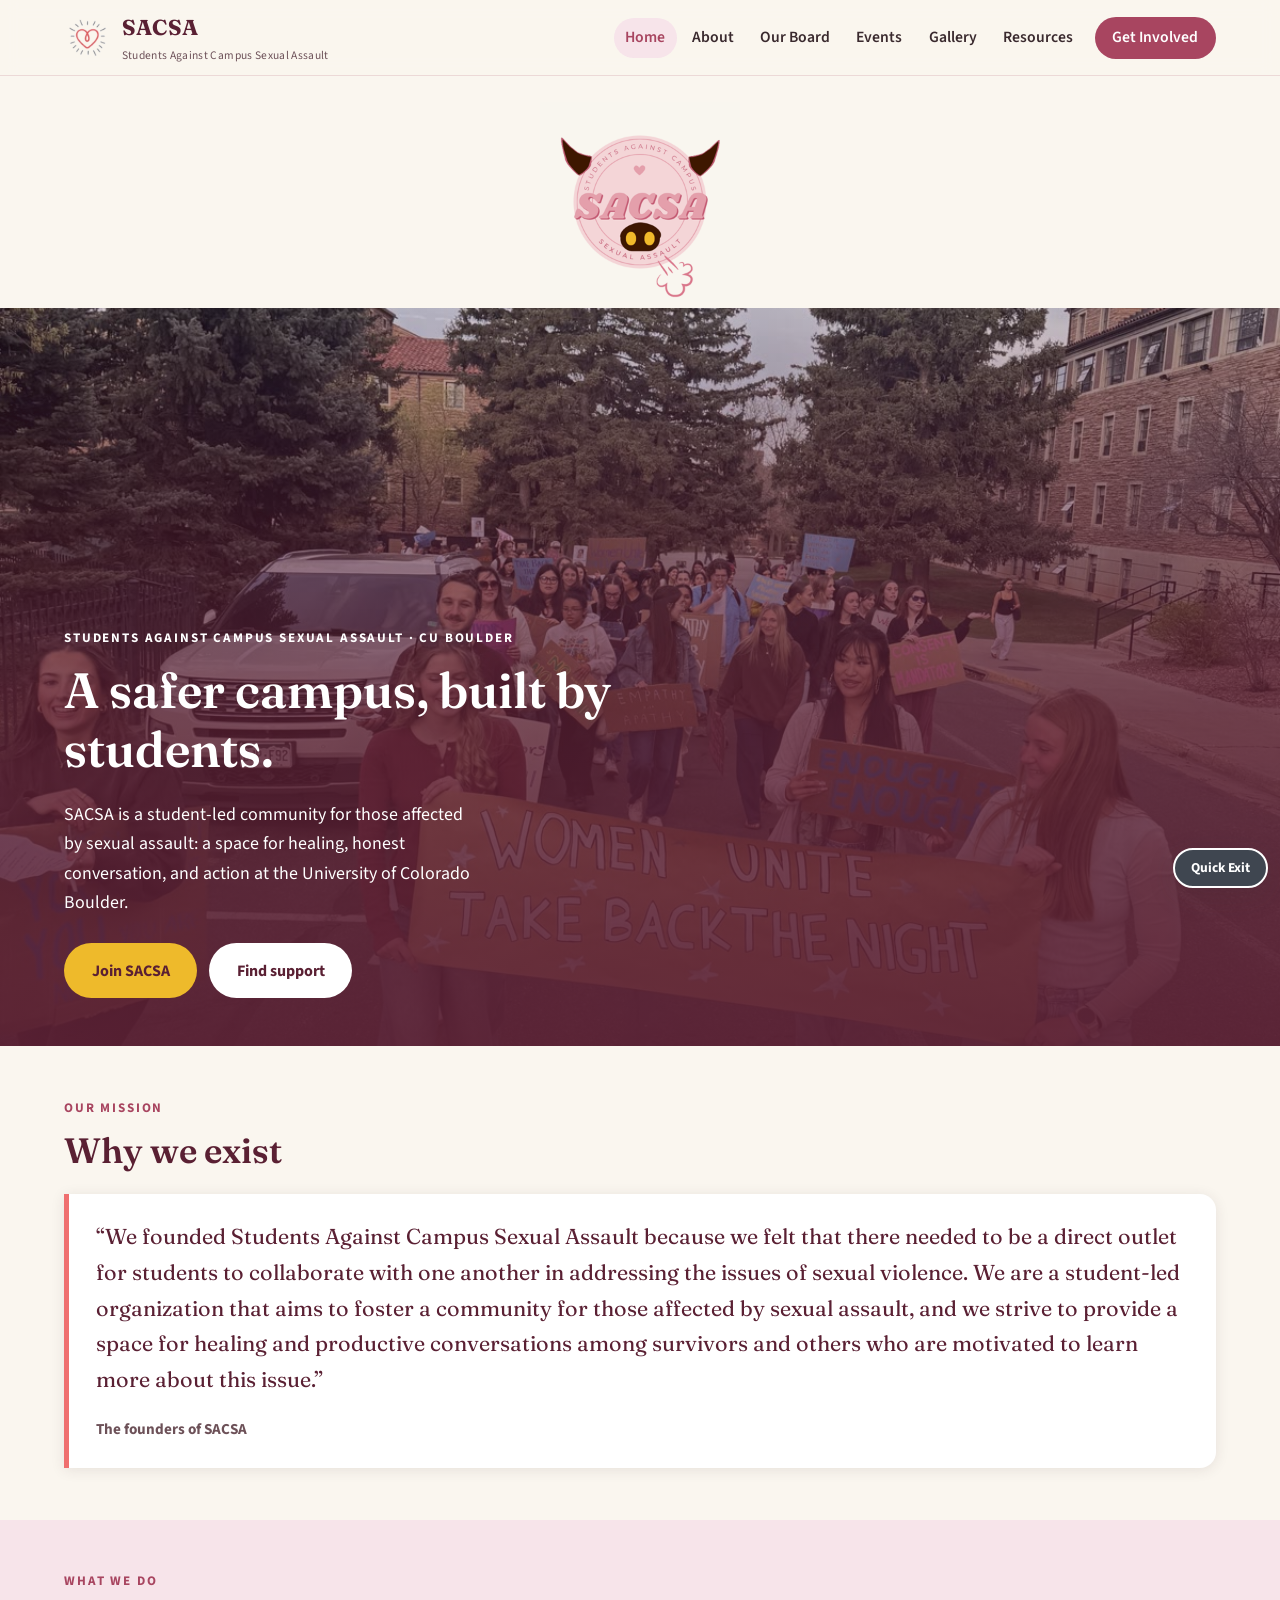
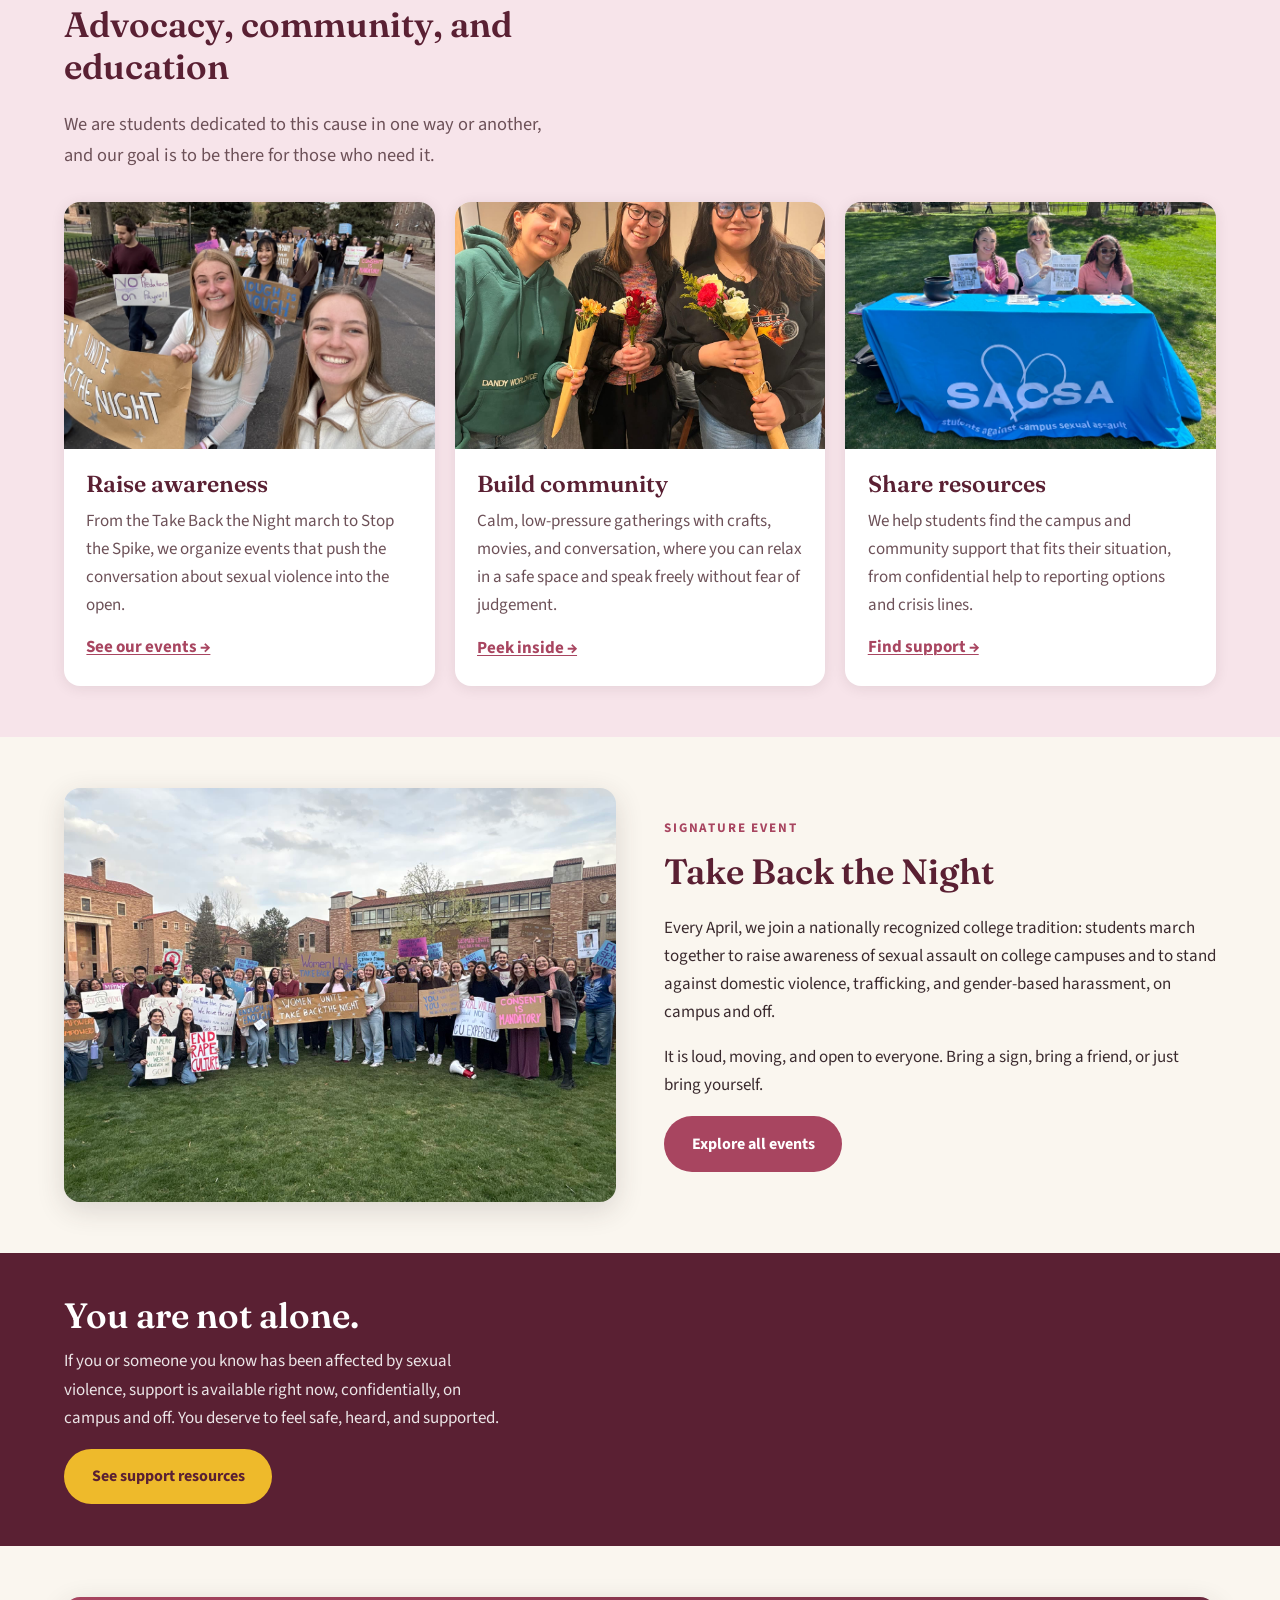
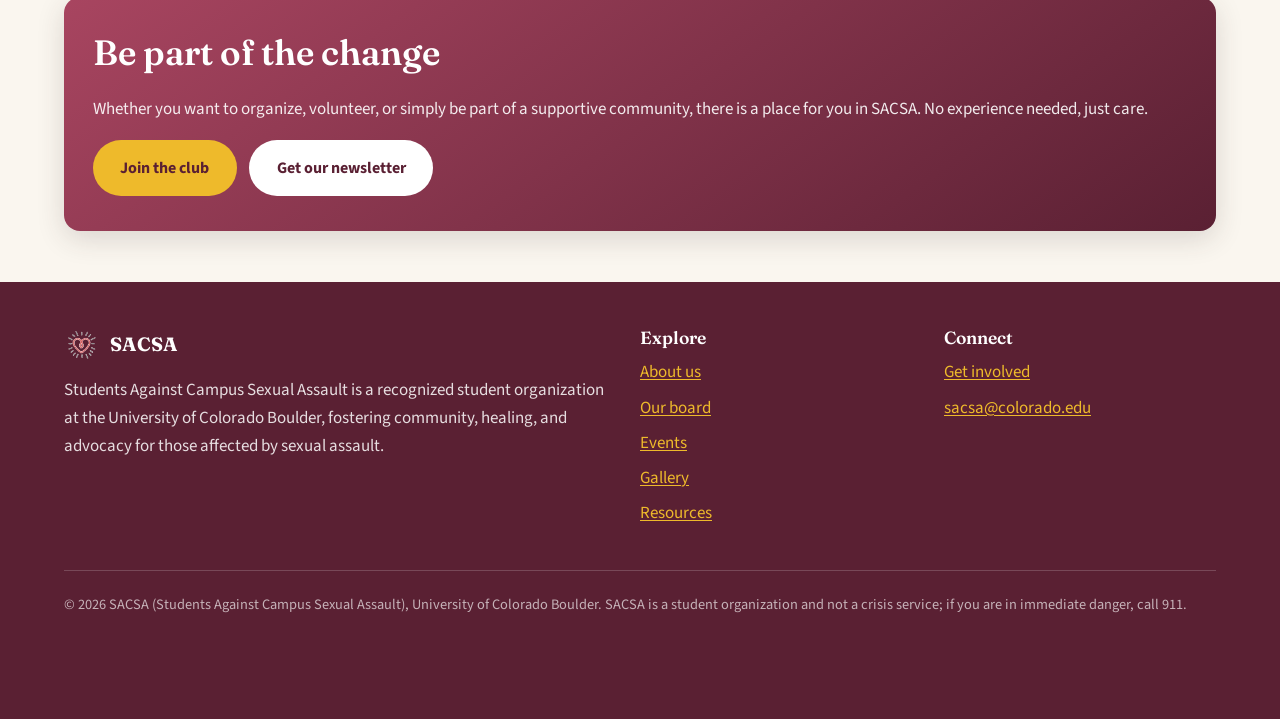
==== commit b5614303: "Apply content edits: remove tbtn-04 + Mayan Spencer, first-person quote, badge to top, drop em-dashe" ====
--- a/index.html
+++ b/index.html
@@ -3,10 +3,10 @@
 <head>
   <meta charset="utf-8">
   <meta name="viewport" content="width=device-width, initial-scale=1">
-  <title>SACSA — Students Against Campus Sexual Assault | CU Boulder</title>
+  <title>SACSA: Students Against Campus Sexual Assault | CU Boulder</title>
   <meta name="description" content="SACSA is a student-led organization at CU Boulder fostering community, healing, and advocacy for those affected by sexual assault. Join us.">
   <meta name="theme-color" content="#a84560">
-  <meta property="og:title" content="SACSA — Students Against Campus Sexual Assault">
+  <meta property="og:title" content="SACSA: Students Against Campus Sexual Assault">
   <meta property="og:description" content="A student-led community at CU Boulder working toward a campus free of sexual violence. You are not alone.">
   <meta property="og:type" content="website">
   <meta property="og:url" content="https://brsrikrishna.github.io/sacsa.github.io/">
@@ -48,14 +48,20 @@
   </header>
 
   <main id="main">
+    <section class="badge-banner">
+      <div class="wrap">
+        <img class="mission-badge" src="assets/img/sacsa-badge.png" alt="SACSA badge logo: a pink buffalo-themed emblem reading “Students Against Campus Sexual Assault.”" fetchpriority="high">
+      </div>
+    </section>
+
     <section class="hero">
       <div class="hero-media">
-        <img src="assets/images/tbtn/tbtn-12.jpg" alt="Students marching down a campus street at CU Boulder behind a hand-painted banner reading “Women Unite — Take Back the Night.”" fetchpriority="high">
+        <img src="assets/images/tbtn/tbtn-12.jpg" alt="Students marching down a campus street at CU Boulder behind a hand-painted banner reading “Women Unite, Take Back the Night.”" fetchpriority="high">
       </div>
       <div class="wrap hero-inner">
         <span class="eyebrow">Students Against Campus Sexual Assault · CU Boulder</span>
         <h1>A safer campus, built by students.</h1>
-        <p>SACSA is a student-led community for those affected by sexual assault — a space for healing, honest conversation, and action at the University of Colorado Boulder.</p>
+        <p>SACSA is a student-led community for those affected by sexual assault: a space for healing, honest conversation, and action at the University of Colorado Boulder.</p>
         <div class="btn-row">
           <a class="btn btn-gold" href="get-involved.html">Join SACSA</a>
           <a class="btn btn-light" href="resources.html">Find support</a>
@@ -67,13 +73,10 @@
       <div class="wrap">
         <span class="eyebrow">Our mission</span>
         <h2>Why we exist</h2>
-        <div class="mission-grid">
-          <blockquote class="mission-quote">
-            <p>“We founded Students Against Campus Sexual Assault because we felt that there needed to be a direct outlet for students to collaborate with one another in addressing the issues of sexual violence. SACSA is a student-led organization that aims to foster a community for those affected by sexual assault, and we strive to provide a space for healing and productive conversations among survivors and others who are motivated to learn more about this issue.”</p>
-            <cite>— The founders of SACSA</cite>
-          </blockquote>
-          <img class="mission-badge" src="assets/img/sacsa-badge.png" alt="SACSA badge logo: a pink buffalo-themed emblem reading “Students Against Campus Sexual Assault.”" loading="lazy">
-        </div>
+        <blockquote class="mission-quote">
+          <p>“We founded Students Against Campus Sexual Assault because we felt that there needed to be a direct outlet for students to collaborate with one another in addressing the issues of sexual violence. We are a student-led organization that aims to foster a community for those affected by sexual assault, and we strive to provide a space for healing and productive conversations among survivors and others who are motivated to learn more about this issue.”</p>
+          <cite>The founders of SACSA</cite>
+        </blockquote>
       </div>
     </section>
 
@@ -82,11 +85,11 @@
         <div class="section-head">
           <span class="eyebrow">What we do</span>
           <h2>Advocacy, community, and education</h2>
-          <p class="lede">We are students dedicated to this cause in one way or another — and our goal is to be there for those who need it.</p>
+          <p class="lede">We are students dedicated to this cause in one way or another, and our goal is to be there for those who need it.</p>
         </div>
         <div class="card-grid card-grid-3">
           <article class="card">
-            <img src="assets/images/tbtn/tbtn-04.jpg" alt="Marchers with a megaphone and a hand-painted “Take Back the Night” banner leading a crowd across campus." loading="lazy">
+            <img src="assets/images/tbtn/tbtn-13.jpg" alt="Students smiling behind the “Take Back the Night” banner in the middle of the march." loading="lazy">
             <div class="card-body">
               <h3>Raise awareness</h3>
               <p>From the Take Back the Night march to Stop the Spike, we organize events that push the conversation about sexual violence into the open.</p>
@@ -97,7 +100,7 @@
             <img src="assets/images/bouquet/bouquet-03.jpg" alt="Three smiling students holding hand-wrapped flower bouquets at a SACSA craft night." loading="lazy">
             <div class="card-body">
               <h3>Build community</h3>
-              <p>Calm, low-pressure gatherings — crafts, movies, conversation — where you can relax in a safe space and speak freely without fear of judgement.</p>
+              <p>Calm, low-pressure gatherings with crafts, movies, and conversation, where you can relax in a safe space and speak freely without fear of judgement.</p>
               <a class="card-link" href="gallery.html">Peek inside →</a>
             </div>
           </article>
@@ -105,7 +108,7 @@
             <img src="assets/images/tabling/tabling-03.jpg" alt="Three SACSA members tabling outdoors on a sunny day behind a bright blue SACSA tablecloth." loading="lazy">
             <div class="card-body">
               <h3>Share resources</h3>
-              <p>We help students find the campus and community support that fits their situation — confidential help, reporting options, and crisis lines.</p>
+              <p>We help students find the campus and community support that fits their situation, from confidential help to reporting options and crisis lines.</p>
               <a class="card-link" href="resources.html">Find support →</a>
             </div>
           </article>
@@ -121,7 +124,7 @@
         <div>
           <span class="eyebrow">Signature event</span>
           <h2>Take Back the Night</h2>
-          <p>Every April, we join a nationally recognized college tradition: students march together to raise awareness of sexual assault on college campuses and to stand against domestic violence, trafficking, and gender-based harassment — on campus and off.</p>
+          <p>Every April, we join a nationally recognized college tradition: students march together to raise awareness of sexual assault on college campuses and to stand against domestic violence, trafficking, and gender-based harassment, on campus and off.</p>
           <p>It is loud, moving, and open to everyone. Bring a sign, bring a friend, or just bring yourself.</p>
           <a class="btn btn-primary" href="events.html">Explore all events</a>
         </div>
@@ -131,7 +134,7 @@
     <section class="support-banner">
       <div class="wrap">
         <h2>You are not alone.</h2>
-        <p>If you or someone you know has been affected by sexual violence, support is available right now — confidentially, on campus and off. You deserve to feel safe, heard, and supported.</p>
+        <p>If you or someone you know has been affected by sexual violence, support is available right now, confidentially, on campus and off. You deserve to feel safe, heard, and supported.</p>
         <div class="btn-row">
           <a class="btn btn-gold" href="resources.html">See support resources</a>
         </div>
@@ -142,7 +145,7 @@
       <div class="wrap">
         <div class="cta-panel">
           <h2>Be part of the change</h2>
-          <p>Whether you want to organize, volunteer, or simply be part of a supportive community, there is a place for you in SACSA. No experience needed — just care.</p>
+          <p>Whether you want to organize, volunteer, or simply be part of a supportive community, there is a place for you in SACSA. No experience needed, just care.</p>
           <div class="btn-row">
             <a class="btn btn-gold" href="https://docs.google.com/forms/d/e/1FAIpQLSf-P9y4XqZyF9D6gb-IqXvptG1yeSnzRhE7rgIoZQ4JN66p5w/viewform?usp=header" target="_blank" rel="noopener">Join the club</a>
             <a class="btn btn-light" href="https://docs.google.com/forms/d/e/1FAIpQLSdkVsMdj7MnFy4facTIuq62C4f8fyUFB1p0TTD66it3BiXyvw/viewform?usp=publish-editor" target="_blank" rel="noopener">Get our newsletter</a>
@@ -180,11 +183,11 @@
       </div>
     </div>
     <div class="wrap footer-bottom">
-      <p>© <span id="year">2026</span> SACSA — Students Against Campus Sexual Assault, University of Colorado Boulder. SACSA is a student organization and not a crisis service; if you are in immediate danger, call 911.</p>
+      <p>© <span id="year">2026</span> SACSA (Students Against Campus Sexual Assault), University of Colorado Boulder. SACSA is a student organization and not a crisis service; if you are in immediate danger, call 911.</p>
     </div>
   </footer>
 
-  <button class="quick-exit" type="button" aria-label="Quick exit — leave this site immediately">Quick Exit</button>
+  <button class="quick-exit" type="button" aria-label="Quick exit: leave this site immediately">Quick Exit</button>
   <script src="assets/js/main.js"></script>
 </body>
 </html>
--- a/assets/css/style.css
+++ b/assets/css/style.css
@@ -1,5 +1,5 @@
 /* ==========================================================================
-   SACSA — Students Against Campus Sexual Assault (CU Boulder)
+   SACSA: Students Against Campus Sexual Assault (CU Boulder)
    Mobile-first stylesheet
    ========================================================================== */
 
@@ -469,20 +469,17 @@
 
 /* Quote block */
 
-.mission-grid {
-  display: grid;
-  gap: 2rem;
-  align-items: center;
-}
-
-@media (min-width: 56em) {
-  .mission-grid { grid-template-columns: 1fr 240px; gap: 3rem; }
+/* Centered SACSA badge at the very top of the home page */
+.badge-banner {
+  padding: 1.6rem 0 0.4rem;
+  text-align: center;
 }
 
 /* multiply-blend hides the badge artwork's baked-in off-white background
    against the cream section without clipping the horns */
 .mission-badge {
-  width: min(240px, 62vw);
+  display: block;
+  width: min(200px, 52vw);
   margin-inline: auto;
   mix-blend-mode: multiply;
 }
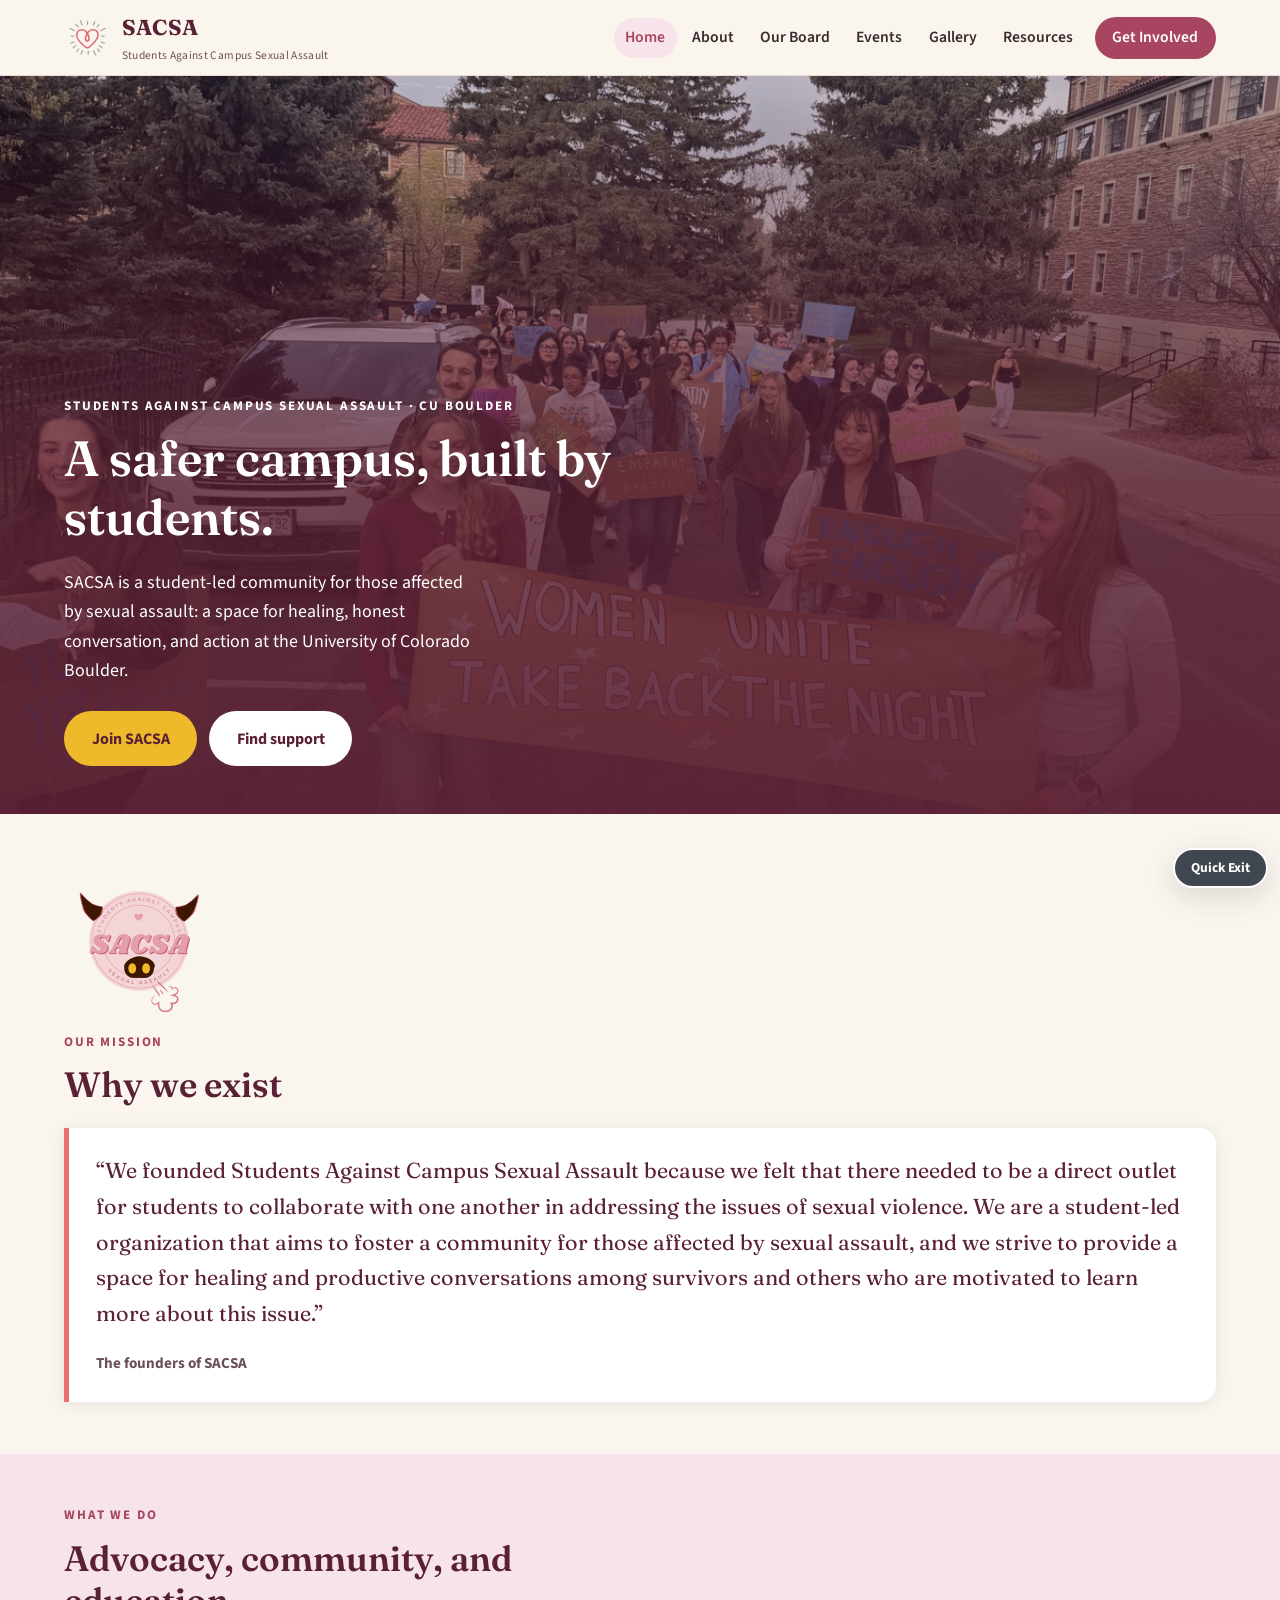
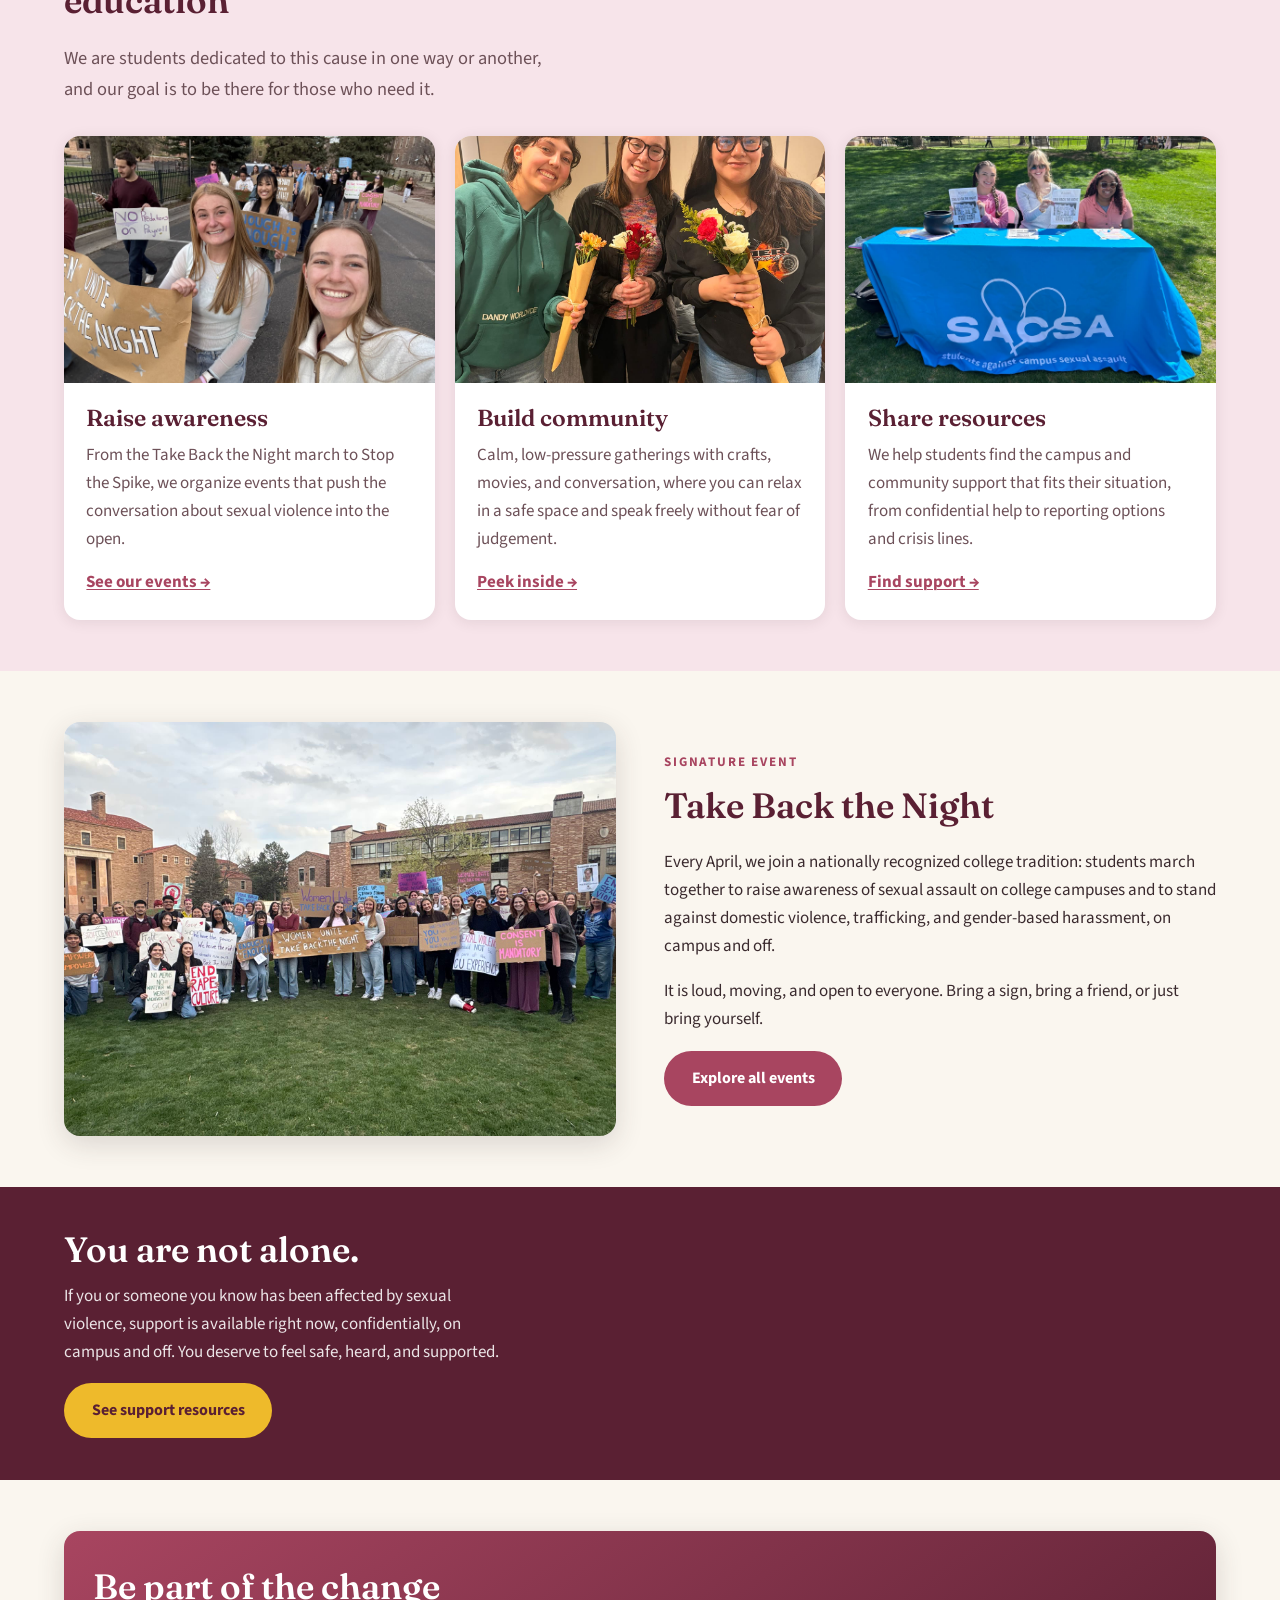
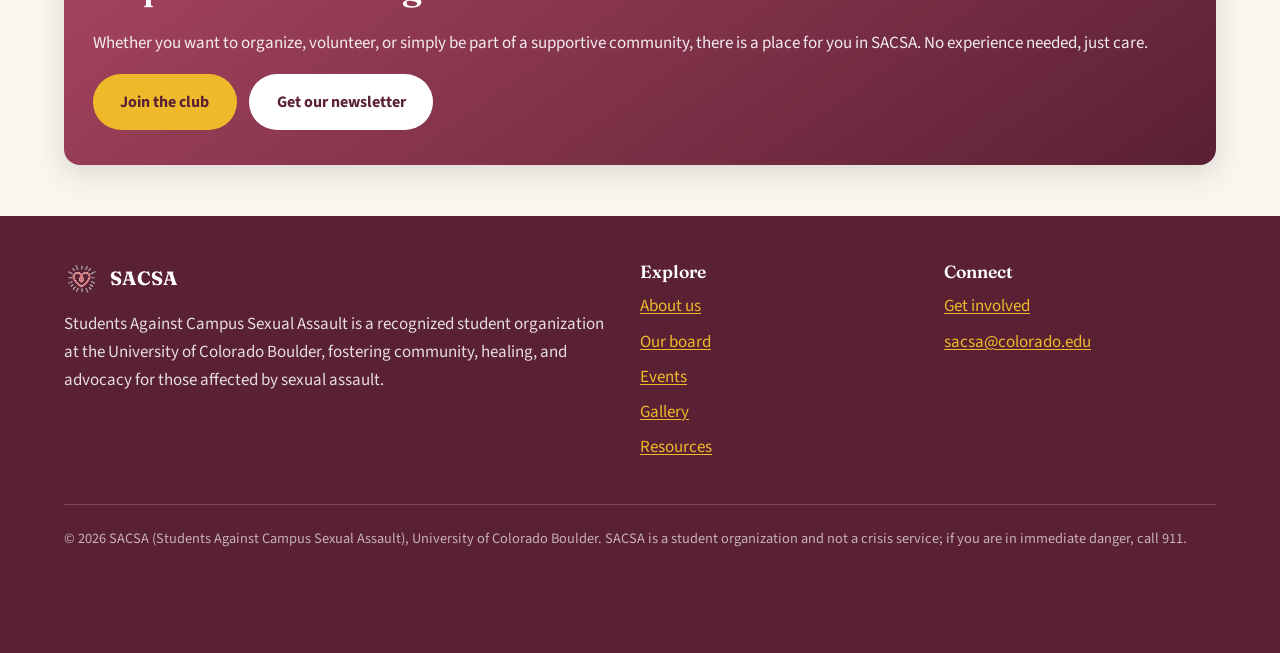
==== commit a2194efb: "Move SACSA badge from top banner to above the "Our mission" heading Co-Authored-By: Claude Fable 5 <" ====
--- a/index.html
+++ b/index.html
@@ -48,12 +48,6 @@
   </header>
 
   <main id="main">
-    <section class="badge-banner">
-      <div class="wrap">
-        <img class="mission-badge" src="assets/img/sacsa-badge.png" alt="SACSA badge logo: a pink buffalo-themed emblem reading “Students Against Campus Sexual Assault.”" fetchpriority="high">
-      </div>
-    </section>
-
     <section class="hero">
       <div class="hero-media">
         <img src="assets/images/tbtn/tbtn-12.jpg" alt="Students marching down a campus street at CU Boulder behind a hand-painted banner reading “Women Unite, Take Back the Night.”" fetchpriority="high">
@@ -71,6 +65,7 @@
 
     <section class="section">
       <div class="wrap">
+        <img class="mission-badge" src="assets/img/sacsa-badge.png" alt="SACSA badge logo: a pink buffalo-themed emblem reading “Students Against Campus Sexual Assault.”" loading="lazy">
         <span class="eyebrow">Our mission</span>
         <h2>Why we exist</h2>
         <blockquote class="mission-quote">
--- a/assets/css/style.css
+++ b/assets/css/style.css
@@ -469,18 +469,13 @@
 
 /* Quote block */
 
-/* Centered SACSA badge at the very top of the home page */
-.badge-banner {
-  padding: 1.6rem 0 0.4rem;
-  text-align: center;
-}
-
-/* multiply-blend hides the badge artwork's baked-in off-white background
+/* SACSA badge, sitting above the "Our mission" heading.
+   multiply-blend hides the badge artwork's baked-in off-white background
    against the cream section without clipping the horns */
 .mission-badge {
   display: block;
-  width: min(200px, 52vw);
-  margin-inline: auto;
+  width: min(150px, 42vw);
+  margin: 0 0 1rem;
   mix-blend-mode: multiply;
 }
 
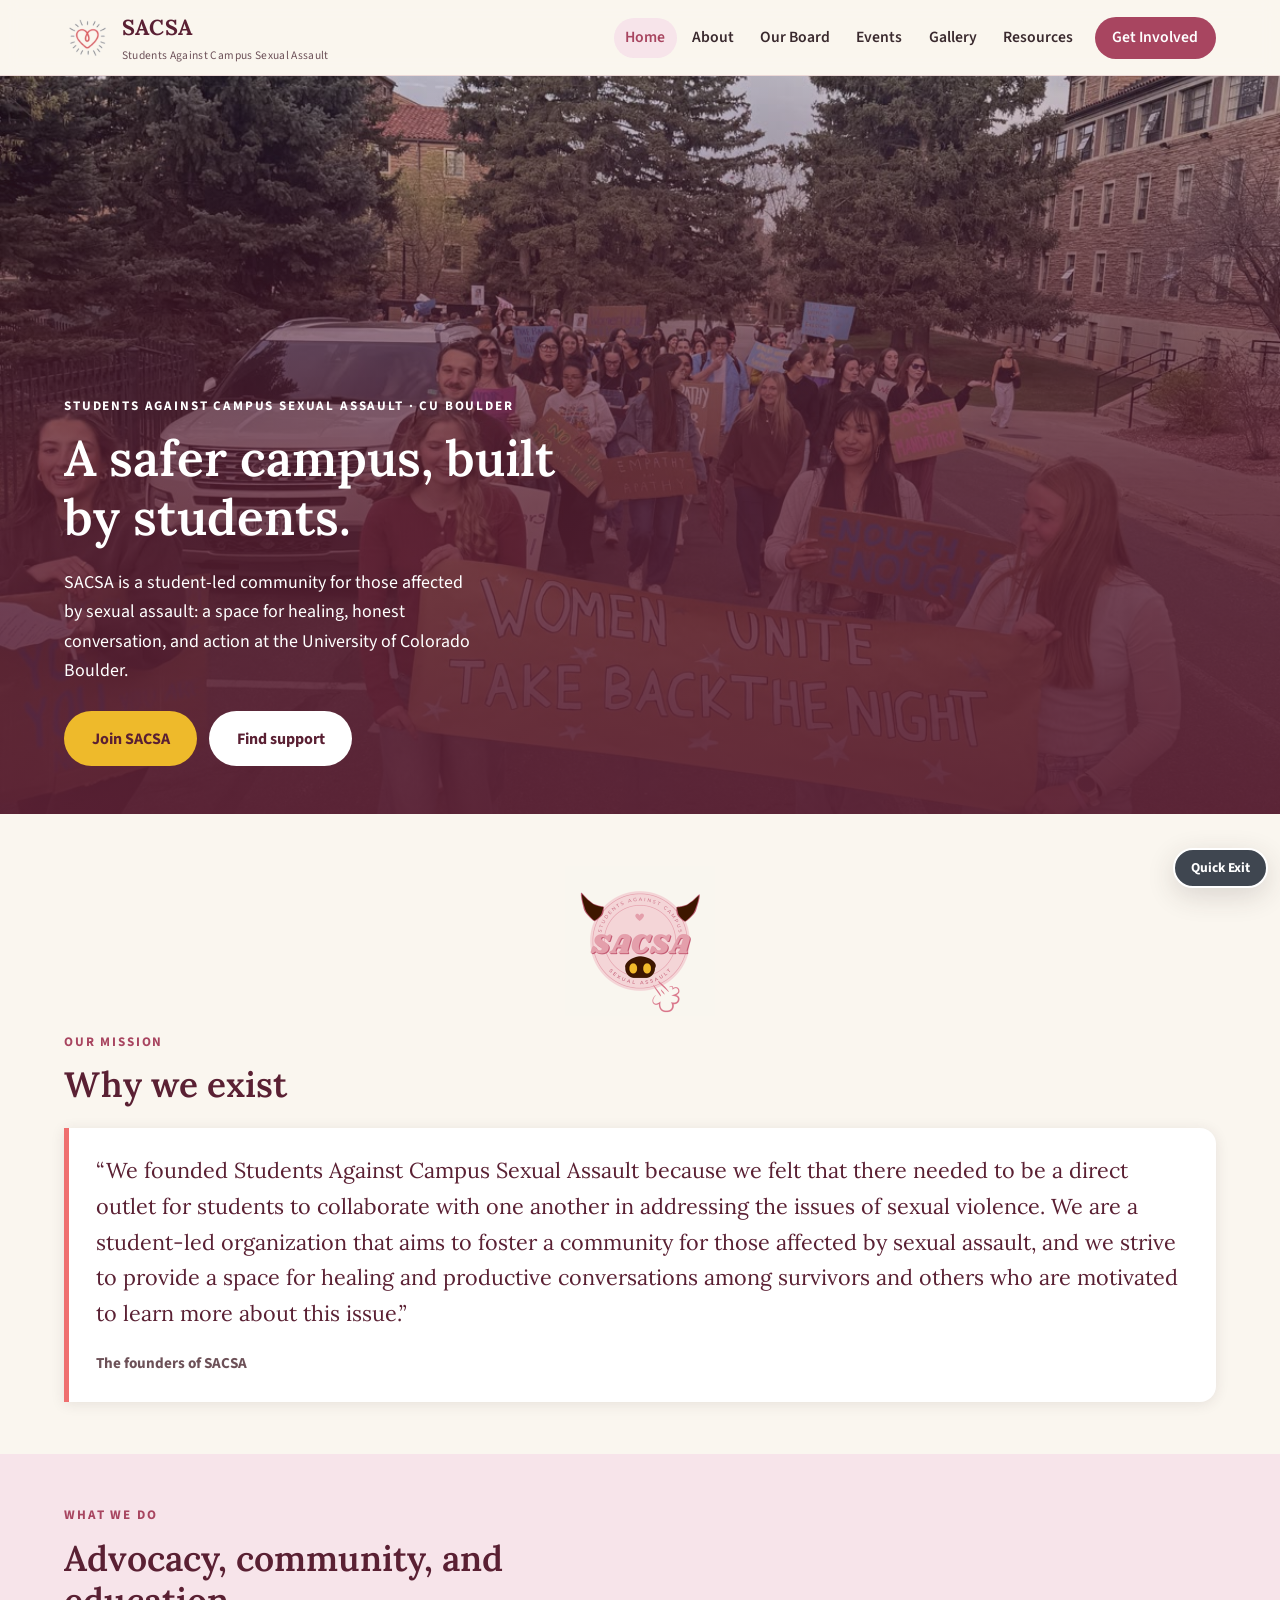
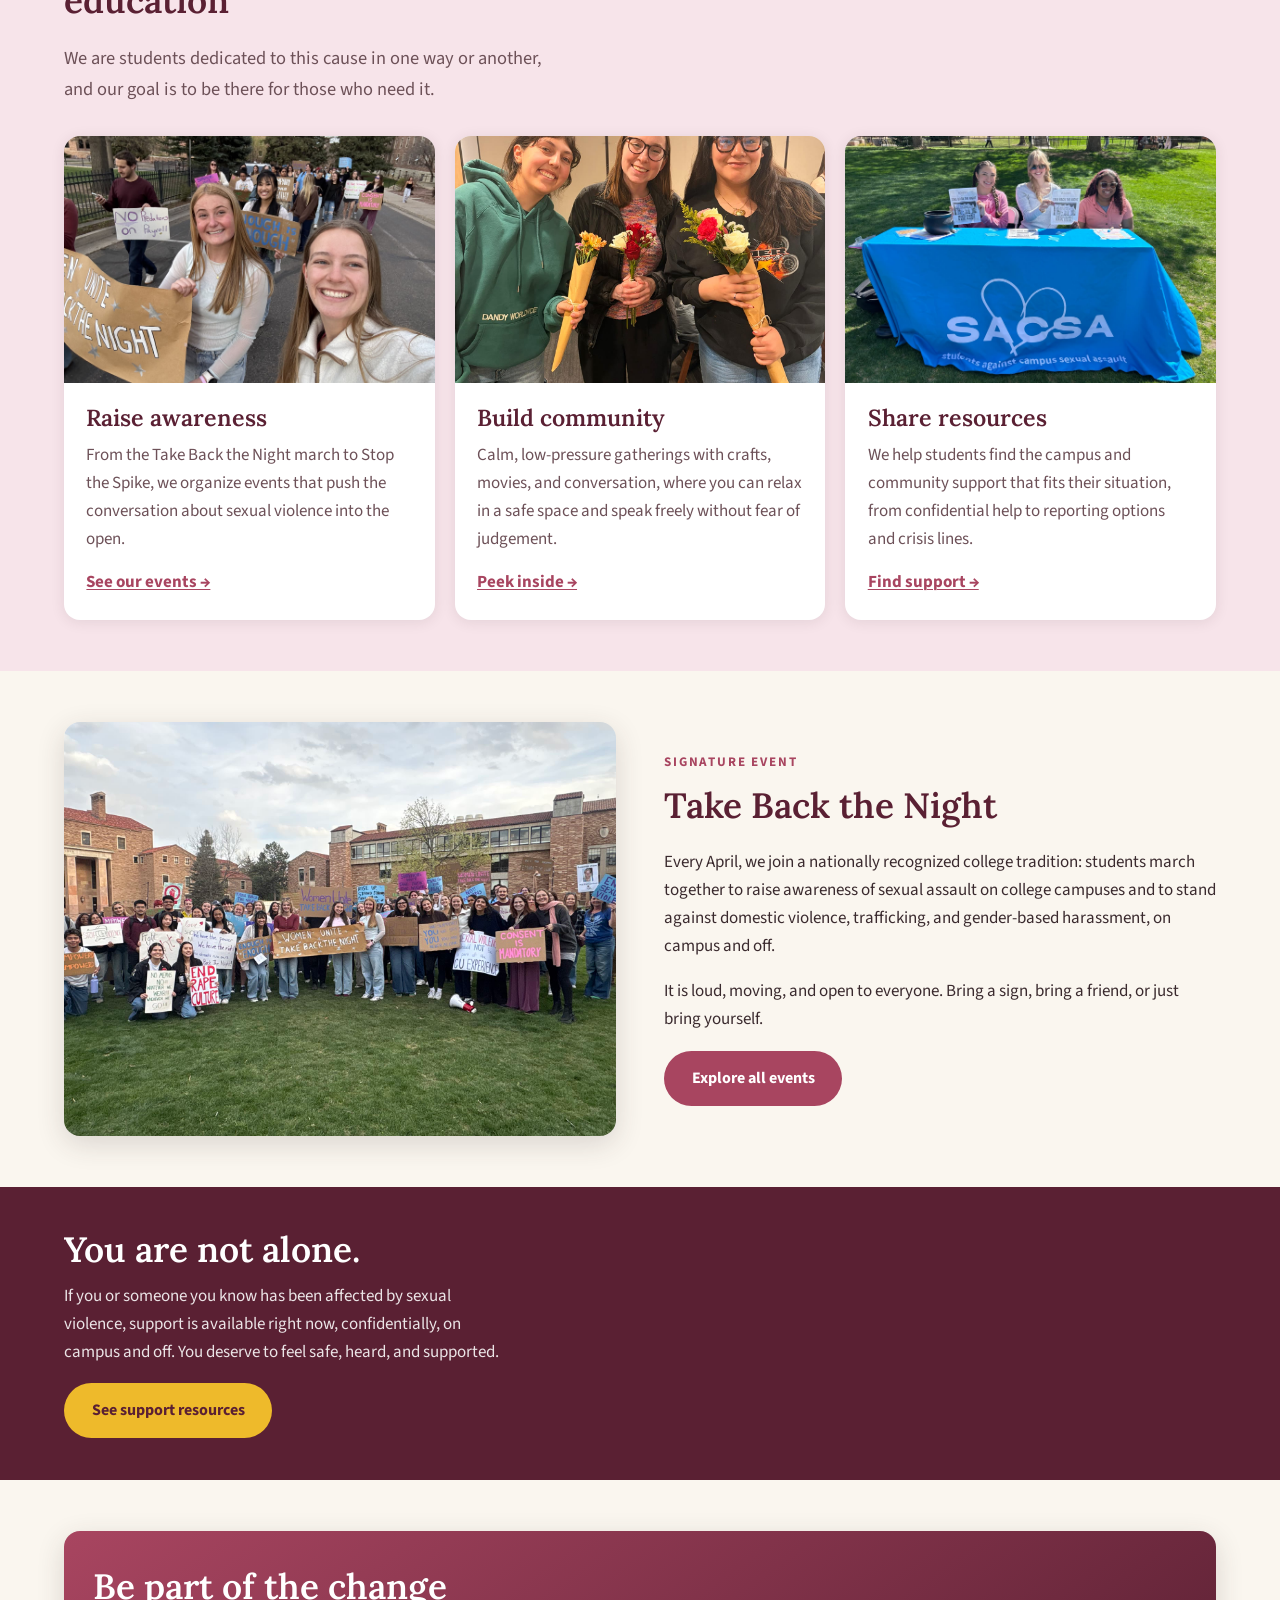
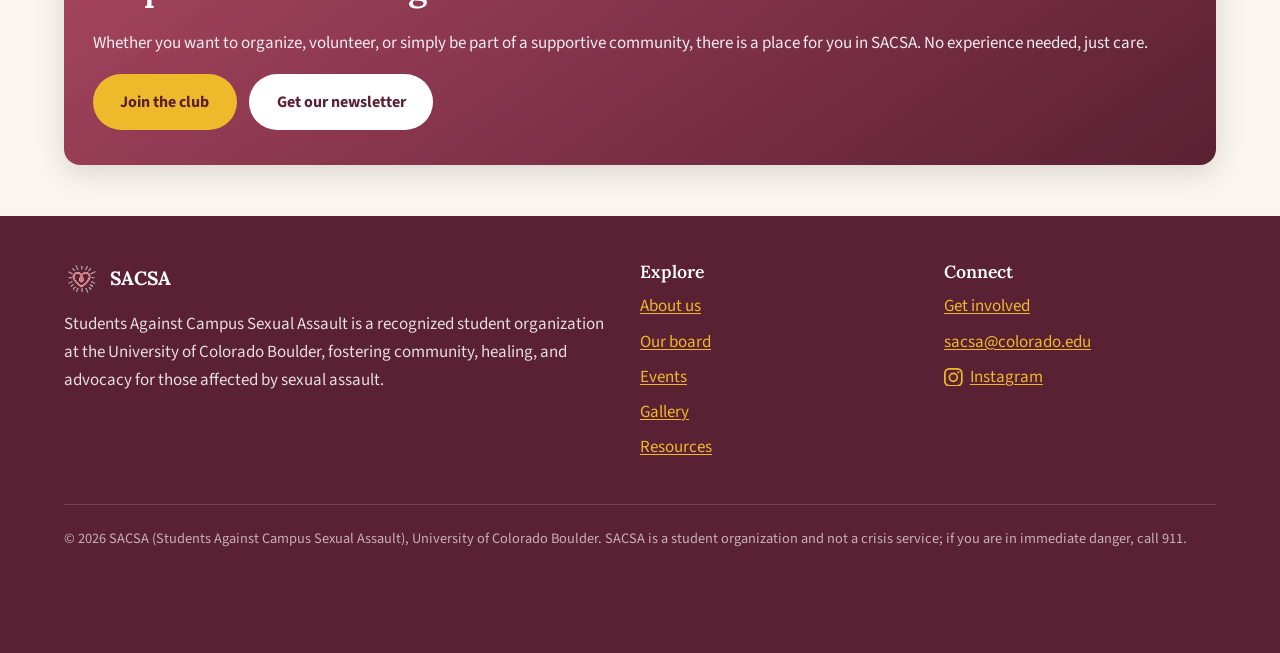
==== commit bb9e8c61: "Swap display font to Lora, add Instagram link, events calendar, and founders list - Replace Fraunces" ====
--- a/index.html
+++ b/index.html
@@ -14,7 +14,7 @@
   <link rel="icon" type="image/png" href="assets/img/sacsa-heart.png">
   <link rel="preconnect" href="https://fonts.googleapis.com">
   <link rel="preconnect" href="https://fonts.gstatic.com" crossorigin>
-  <link href="https://fonts.googleapis.com/css2?family=Fraunces:opsz,wght@9..144,600;9..144,700&family=Source+Sans+3:wght@400;600;700&display=swap" rel="stylesheet">
+  <link href="https://fonts.googleapis.com/css2?family=Lora:wght@600;700&family=Source+Sans+3:wght@400;600;700&display=swap" rel="stylesheet">
   <link rel="stylesheet" href="assets/css/style.css">
 </head>
 <body>
@@ -174,6 +174,12 @@
         <ul>
           <li><a href="get-involved.html">Get involved</a></li>
           <li><a href="mailto:sacsa@colorado.edu">sacsa@colorado.edu</a></li>
+          <li>
+            <a class="social-link" href="https://www.instagram.com/sacsacu/" target="_blank" rel="noopener">
+              <svg viewBox="0 0 24 24" aria-hidden="true" focusable="false"><path d="M12 2.2c3.19 0 3.57.01 4.83.07 1.17.05 1.8.25 2.22.41.56.22.96.48 1.38.9.42.42.68.82.9 1.38.16.42.36 1.05.41 2.22.06 1.26.07 1.64.07 4.83s-.01 3.57-.07 4.83c-.05 1.17-.25 1.8-.41 2.22-.22.56-.48.96-.9 1.38-.42.42-.82.68-1.38.9-.42.16-1.05.36-2.22.41-1.26.06-1.64.07-4.83.07s-3.57-.01-4.83-.07c-1.17-.05-1.8-.25-2.22-.41a3.72 3.72 0 0 1-1.38-.9c-.42-.42-.68-.82-.9-1.38-.16-.42-.36-1.05-.41-2.22C2.21 15.57 2.2 15.19 2.2 12s.01-3.57.07-4.83c.05-1.17.25-1.8.41-2.22.22-.56.48-.96.9-1.38.42-.42.82-.68 1.38-.9.42-.16 1.05-.36 2.22-.41C8.43 2.21 8.81 2.2 12 2.2M12 0C8.74 0 8.33.01 7.05.07 5.78.13 4.9.33 4.14.63a5.92 5.92 0 0 0-2.13 1.38A5.92 5.92 0 0 0 .63 4.14C.33 4.9.13 5.78.07 7.05.01 8.33 0 8.74 0 12s.01 3.67.07 4.95c.06 1.27.26 2.15.56 2.91.3.79.72 1.46 1.38 2.13a5.92 5.92 0 0 0 2.13 1.38c.76.3 1.64.5 2.91.56C8.33 23.99 8.74 24 12 24s3.67-.01 4.95-.07c1.27-.06 2.15-.26 2.91-.56a5.92 5.92 0 0 0 2.13-1.38 5.92 5.92 0 0 0 1.38-2.13c.3-.76.5-1.64.56-2.91.06-1.28.07-1.69.07-4.95s-.01-3.67-.07-4.95c-.06-1.27-.26-2.15-.56-2.91a5.92 5.92 0 0 0-1.38-2.13A5.92 5.92 0 0 0 19.86.63c-.76-.3-1.64-.5-2.91-.56C15.67.01 15.26 0 12 0Zm0 5.84A6.16 6.16 0 1 0 18.16 12 6.16 6.16 0 0 0 12 5.84Zm0 10.15A4 4 0 1 1 16 12a4 4 0 0 1-4 4Zm7.85-10.4a1.44 1.44 0 1 1-1.44-1.44 1.44 1.44 0 0 1 1.44 1.44Z"/></svg>
+              Instagram
+            </a>
+          </li>
         </ul>
       </div>
     </div>
--- a/assets/css/style.css
+++ b/assets/css/style.css
@@ -22,7 +22,7 @@
   --gold-tint: #fbeed3;
   --exit: #3f4650;
 
-  --font-display: "Fraunces", Georgia, "Times New Roman", serif;
+  --font-display: "Lora", Georgia, "Times New Roman", serif;
   --font-body: "Source Sans 3", "Segoe UI", Roboto, Helvetica, Arial, sans-serif;
 
   --radius: 16px;
@@ -475,7 +475,7 @@
 .mission-badge {
   display: block;
   width: min(150px, 42vw);
-  margin: 0 0 1rem;
+  margin: 0 auto 1rem;
   mix-blend-mode: multiply;
 }
 
@@ -617,6 +617,27 @@
   font-weight: 600;
   color: var(--ink);
   margin-bottom: 0.5rem;
+}
+
+/* Founders */
+
+.founder-list {
+  list-style: none;
+  margin: 1.4rem 0 0;
+  padding: 0;
+  display: flex;
+  flex-wrap: wrap;
+  gap: 0.7rem;
+}
+
+.founder-list li {
+  background: var(--white);
+  border: 1.5px solid var(--pink);
+  border-radius: 999px;
+  box-shadow: var(--shadow);
+  padding: 0.5rem 1.25rem;
+  font-weight: 700;
+  color: var(--berry);
 }
 
 /* --------------------------------------------------------------------------
@@ -676,6 +697,202 @@
   font-size: 2rem;
   font-weight: 700;
   display: block;
+}
+
+/* Events calendar */
+
+.calendar-layout {
+  display: grid;
+  gap: 1.5rem;
+  align-items: start;
+}
+
+@media (min-width: 56em) {
+  .calendar-layout { grid-template-columns: 7fr 5fr; gap: 2.5rem; }
+}
+
+.calendar-card {
+  background: var(--white);
+  border-radius: var(--radius);
+  box-shadow: var(--shadow);
+  padding: 1.3rem 1.4rem 1.5rem;
+}
+
+.calendar-head {
+  display: flex;
+  align-items: center;
+  justify-content: space-between;
+  gap: 0.75rem;
+  margin-bottom: 0.9rem;
+}
+
+.calendar-title {
+  font-family: var(--font-display);
+  font-weight: 700;
+  font-size: 1.25rem;
+  color: var(--berry);
+  margin: 0;
+}
+
+.calendar-nav-btn {
+  flex: none;
+  width: 40px;
+  height: 40px;
+  background: var(--rose-tint);
+  border: none;
+  border-radius: 50%;
+  color: var(--berry);
+  font-size: 1.3rem;
+  line-height: 1;
+  font-weight: 700;
+  cursor: pointer;
+}
+
+.calendar-nav-btn:hover,
+.calendar-nav-btn:focus-visible { background: var(--rose); color: #fff; }
+
+.calendar-table {
+  width: 100%;
+  border-collapse: collapse;
+  table-layout: fixed;
+}
+
+.calendar-table th {
+  font-size: 0.72rem;
+  font-weight: 700;
+  text-transform: uppercase;
+  letter-spacing: 0.08em;
+  color: var(--ink-soft);
+  padding: 0.4rem 0;
+}
+
+.calendar-table th abbr { text-decoration: none; }
+
+.calendar-table td {
+  border: 1px solid rgba(168, 69, 96, 0.12);
+  vertical-align: top;
+  height: 3.2rem;
+  padding: 0.25rem 0.3rem;
+  font-size: 0.9rem;
+}
+
+/* border: 0 (not transparent color) so collapsed-border resolution
+   doesn't erase the grid lines of adjacent day cells */
+.calendar-table td.cal-empty { border: 0; }
+
+.cal-daynum {
+  display: inline-grid;
+  place-items: center;
+  min-width: 1.7rem;
+  height: 1.7rem;
+  font-weight: 600;
+  border-radius: 999px;
+}
+
+.cal-today .cal-daynum {
+  background: var(--rose);
+  color: #fff;
+}
+
+.cal-has-event { background: var(--gold-tint); }
+
+.cal-dot {
+  display: block;
+  width: 7px;
+  height: 7px;
+  border-radius: 50%;
+  background: var(--rose);
+  margin: 0.3rem 0 0 0.55rem;
+}
+
+/* On narrow screens event names collapse to a dot but stay readable to screen readers */
+.cal-event-label {
+  position: absolute;
+  width: 1px;
+  height: 1px;
+  margin: -1px;
+  overflow: hidden;
+  clip: rect(0 0 0 0);
+  white-space: nowrap;
+}
+
+@media (min-width: 44em) {
+  .calendar-table td { height: 4.4rem; }
+
+  .cal-dot { display: none; }
+
+  .cal-event-label {
+    position: static;
+    display: block;
+    width: auto;
+    height: auto;
+    margin: 0.2rem 0 0;
+    clip: auto;
+    white-space: normal;
+    font-size: 0.68rem;
+    line-height: 1.25;
+    font-weight: 700;
+    color: var(--berry);
+  }
+}
+
+.upcoming-list {
+  list-style: none;
+  margin: 0;
+  padding: 0;
+  display: grid;
+  gap: 0.9rem;
+}
+
+.upcoming-item {
+  display: flex;
+  align-items: center;
+  gap: 1rem;
+  background: var(--white);
+  border-radius: var(--radius-sm);
+  box-shadow: var(--shadow);
+  padding: 0.9rem 1.1rem;
+}
+
+.upcoming-date {
+  flex: none;
+  width: 3.5rem;
+  text-align: center;
+  background: var(--rose-tint);
+  border-radius: var(--radius-sm);
+  padding: 0.45rem 0.2rem;
+  color: var(--berry);
+}
+
+.upcoming-date .month {
+  display: block;
+  font-size: 0.7rem;
+  font-weight: 700;
+  text-transform: uppercase;
+  letter-spacing: 0.06em;
+  color: var(--rose);
+}
+
+.upcoming-date .day {
+  display: block;
+  font-family: var(--font-display);
+  font-weight: 700;
+  font-size: 1.35rem;
+  line-height: 1.15;
+}
+
+.upcoming-item h3 { font-size: 1.05rem; margin-bottom: 0.15em; }
+
+.upcoming-item p {
+  margin: 0;
+  font-size: 0.92rem;
+  color: var(--ink-soft);
+}
+
+.calendar-note {
+  font-size: 0.9rem;
+  color: var(--ink-soft);
+  margin-top: 1rem;
 }
 
 /* --------------------------------------------------------------------------
@@ -927,6 +1144,18 @@
 
 .site-footer li { margin-bottom: 0.45rem; }
 
+.social-link {
+  display: inline-flex;
+  align-items: center;
+  gap: 0.45rem;
+}
+
+.social-link svg {
+  width: 1.1em;
+  height: 1.1em;
+  fill: currentColor;
+}
+
 .footer-brand {
   display: flex;
   align-items: center;
@@ -994,6 +1223,16 @@
   }
 
   .hero::after { display: none; }
+
+  /* Calendar: backgrounds are stripped in print, so today's white-on-rose
+     day number needs dark text, with a border to keep "today" visible */
+  .cal-today .cal-daynum,
+  .cal-has-event {
+    background: none !important;
+    color: #000 !important;
+  }
+
+  .cal-today .cal-daynum { border: 2px solid #000; }
 
   .hero h1,
   .hero p,
